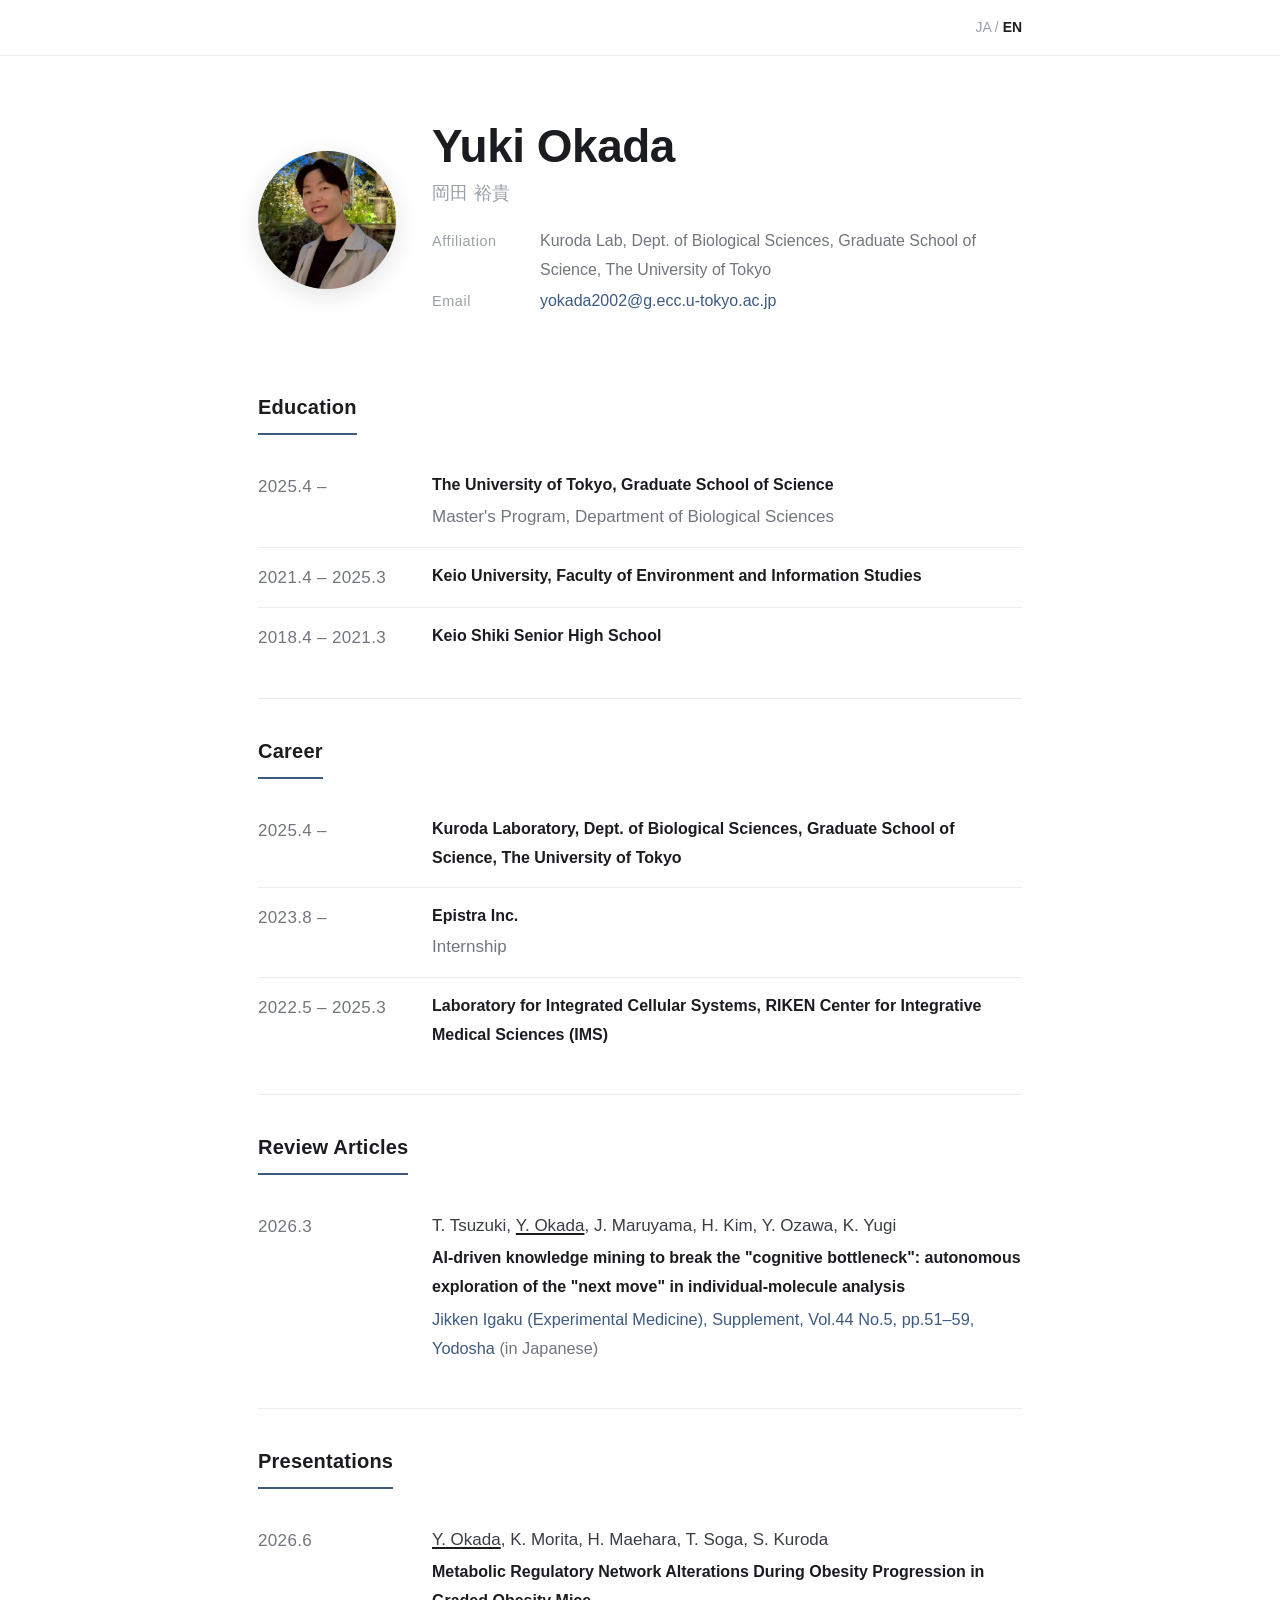
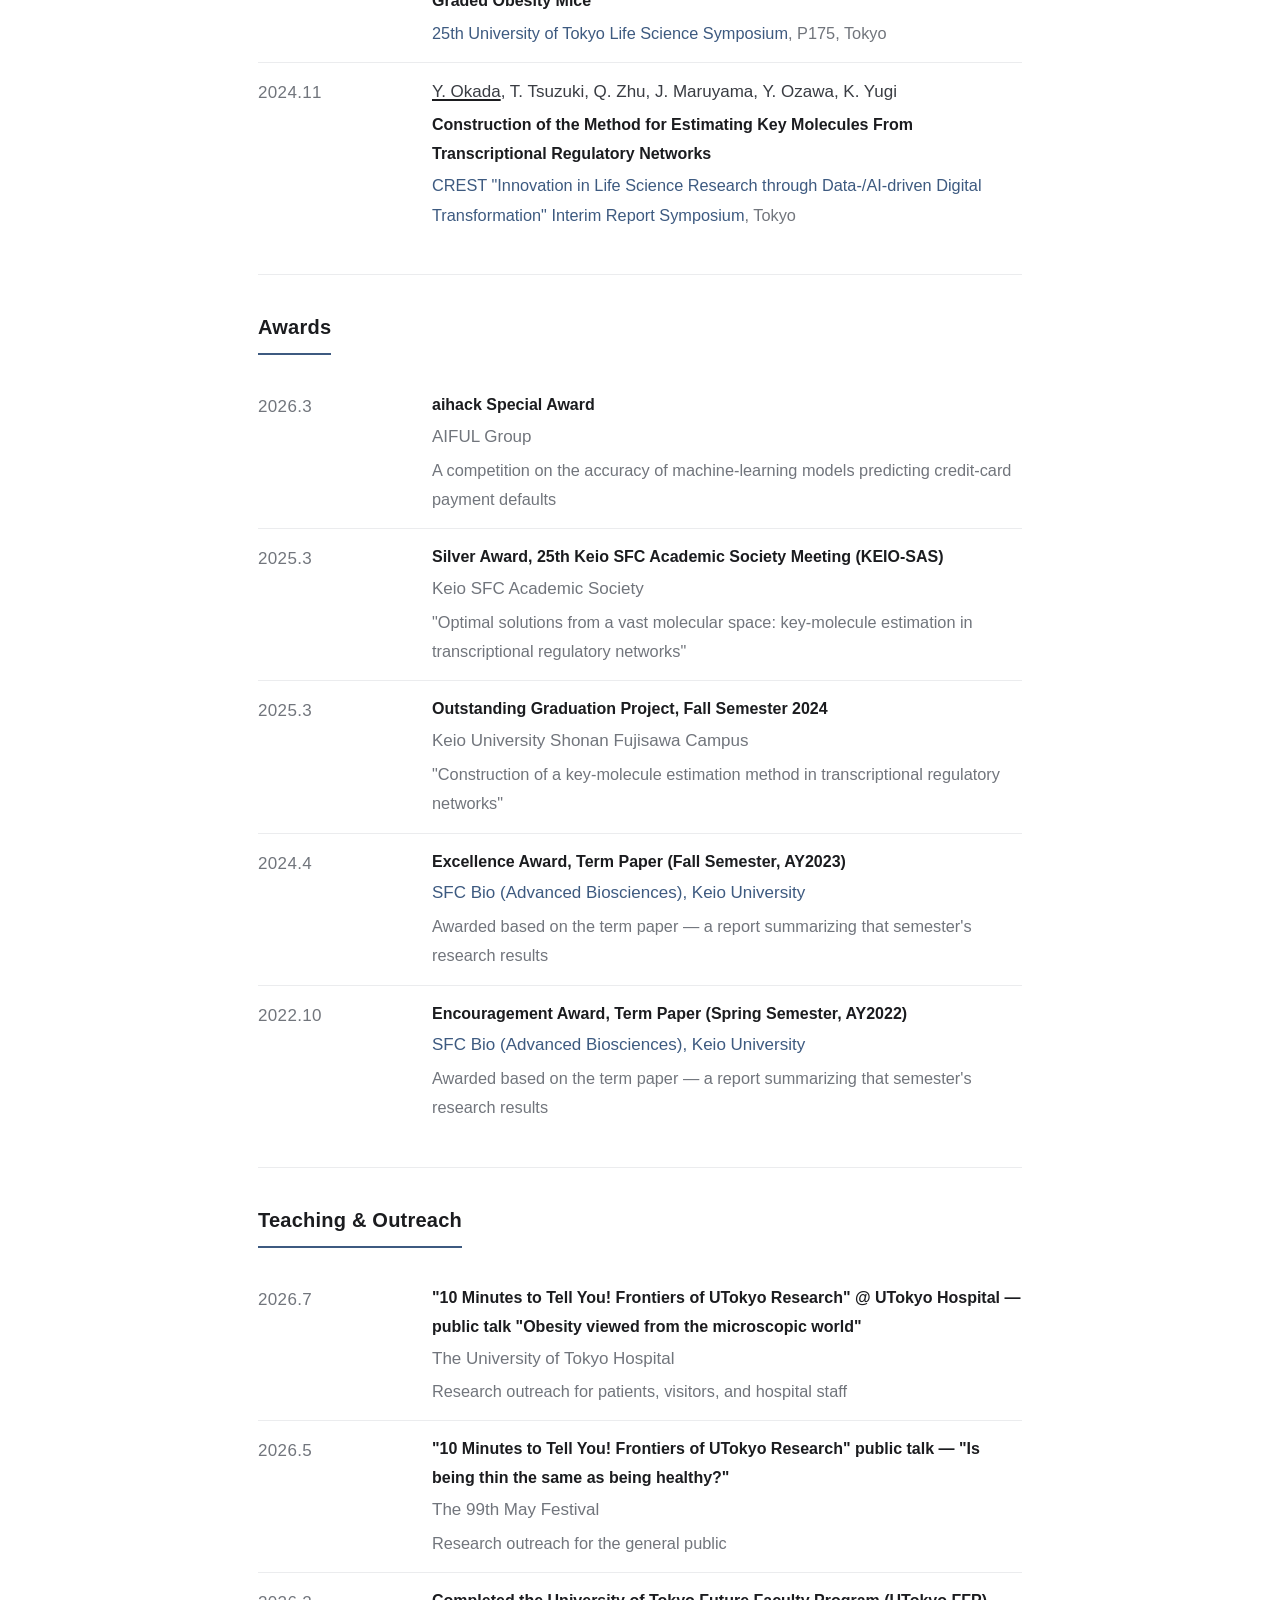
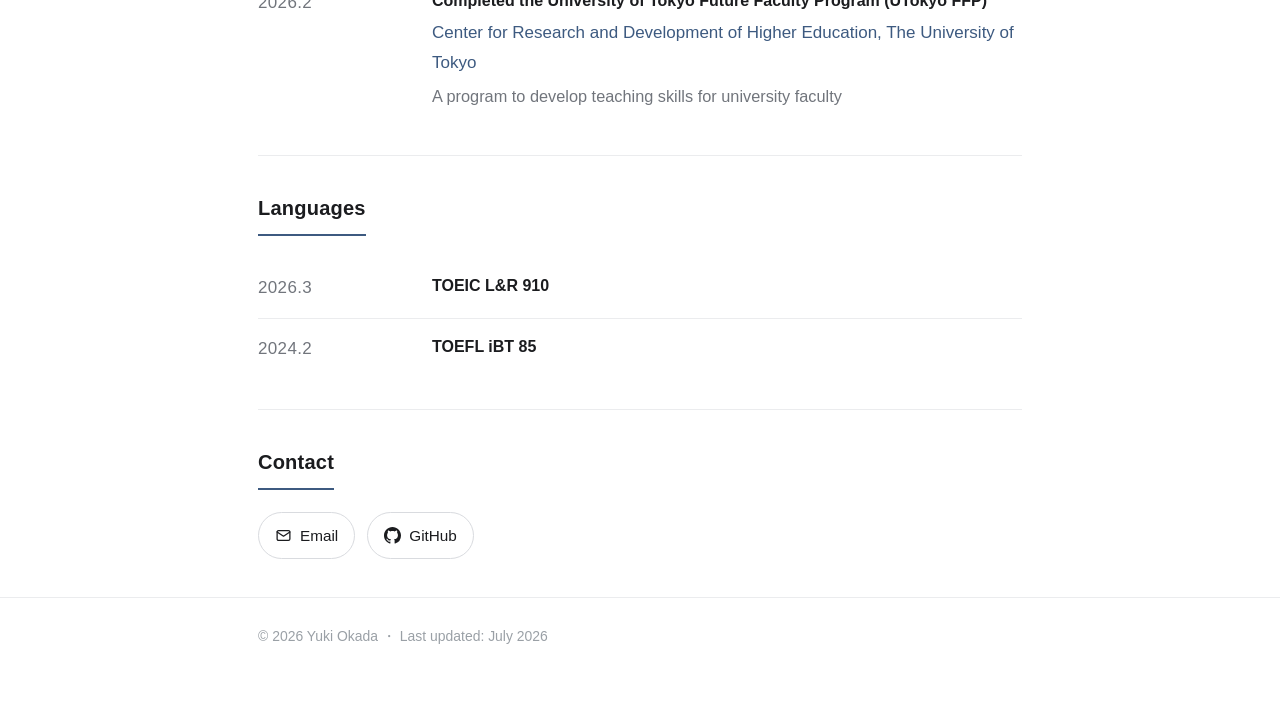
==== index_en.html @ a925f70b "東大病院「10分で伝えます！東大研究最前線」講演を教育・アウトリーチに追加 2026.7.28 に東大病院で行った講演「ミクロな世界から見る肥満」を日英両ページに追加。 五月祭版（2026.5）と同じ" ====
<!DOCTYPE html>
<html lang="en">
<head>
<meta charset="UTF-8">
<meta name="viewport" content="width=device-width, initial-scale=1.0">
<title>Yuki Okada</title>
<meta name="description" content="Curriculum vitae of Yuki Okada — master's student in systems biology at the Kuroda Lab, Graduate School of Science, The University of Tokyo. Metabolic regulatory networks, data-driven analysis, omics.">
<meta name="author" content="Yuki Okada">
<meta name="robots" content="index, follow">
<link rel="canonical" href="https://t5a57l.github.io/yuki-okada/index_en.html">
<link rel="alternate" hreflang="ja" href="https://t5a57l.github.io/yuki-okada/">
<link rel="alternate" hreflang="en" href="https://t5a57l.github.io/yuki-okada/index_en.html">
<link rel="alternate" hreflang="x-default" href="https://t5a57l.github.io/yuki-okada/">
<!-- Open Graph -->
<meta property="og:type" content="profile">
<meta property="og:site_name" content="Yuki Okada — Curriculum Vitae">
<meta property="og:title" content="Yuki Okada">
<meta property="og:description" content="Master's student in systems biology at the Kuroda Lab, The University of Tokyo. Metabolic regulatory networks and data-driven analysis.">
<meta property="og:url" content="https://t5a57l.github.io/yuki-okada/index_en.html">
<meta property="og:image" content="https://t5a57l.github.io/yuki-okada/profile.jpg">
<meta property="og:image:width" content="400">
<meta property="og:image:height" content="400">
<meta property="og:locale" content="en_US">
<meta property="og:locale:alternate" content="ja_JP">
<meta property="profile:first_name" content="Yuki">
<meta property="profile:last_name" content="Okada">
<!-- Twitter -->
<meta name="twitter:card" content="summary">
<meta name="twitter:title" content="Yuki Okada">
<meta name="twitter:description" content="Master's student in systems biology at the Kuroda Lab, The University of Tokyo.">
<meta name="twitter:image" content="https://t5a57l.github.io/yuki-okada/profile.jpg">
<script type="application/ld+json">
{
  "@context": "https://schema.org",
  "@type": "Person",
  "name": "Yuki Okada",
  "alternateName": "岡田 裕貴",
  "url": "https://t5a57l.github.io/yuki-okada/index_en.html",
  "image": "https://t5a57l.github.io/yuki-okada/profile.jpg",
  "email": "mailto:yokada2002@g.ecc.u-tokyo.ac.jp",
  "jobTitle": "Master's student",
  "affiliation": {
    "@type": "Organization",
    "name": "Kuroda Laboratory, Graduate School of Science, The University of Tokyo",
    "url": "https://kurodalab.bs.s.u-tokyo.ac.jp/en/top/"
  },
  "alumniOf": [
    { "@type": "CollegeOrUniversity", "name": "Keio University, Faculty of Environment and Information Studies" },
    { "@type": "CollegeOrUniversity", "name": "The University of Tokyo, Graduate School of Science" }
  ],
  "knowsAbout": ["Systems biology", "Metabolic regulatory networks", "Data-driven analysis", "Omics", "Obesity"],
  "sameAs": ["https://github.com/t5a57l"]
}
</script>
<link rel="stylesheet" href="style.css?v=3">
</head>
<body>

<nav class="nav">
  <div class="wrap">
    <span class="lang"><a href="./">JA</a> / <a class="active" href="index_en.html">EN</a></span>
  </div>
</nav>

<header class="hero" id="top">
  <div class="wrap hero-inner">
    <img class="avatar" src="profile.jpg" alt="Yuki Okada" onerror="this.style.visibility='hidden'">
    <div>
      <h1>Yuki Okada</h1>
      <p class="sub">岡田 裕貴</p>
      <ul class="contact">
        <li><span>Affiliation</span>Kuroda Lab, Dept. of Biological Sciences, Graduate School of Science, The University of Tokyo</li>
        <li><span>Email</span><a href="mailto:yokada2002@g.ecc.u-tokyo.ac.jp">yokada2002@g.ecc.u-tokyo.ac.jp</a></li>
      </ul>
    </div>
  </div>
</header>

<main class="wrap">

  <section id="education">
    <h2>Education</h2>
    <ul class="timeline">
      <li>
        <div class="when">2025.4 –</div>
        <div class="what">
          <div class="title"><a href="https://www.bs.s.u-tokyo.ac.jp/english/">The University of Tokyo, Graduate School of Science</a></div>
          <div class="org">Master's Program, Department of Biological Sciences</div>
        </div>
      </li>
      <li>
        <div class="when">2021.4 – 2025.3</div>
        <div class="what">
          <div class="title"><a href="https://www.sfc.keio.ac.jp/en/">Keio University, Faculty of Environment and Information Studies</a></div>
        </div>
      </li>
      <li>
        <div class="when">2018.4 – 2021.3</div>
        <div class="what">
          <div class="title"><a href="https://www.shiki.keio.ac.jp/">Keio Shiki Senior High School</a></div>
        </div>
      </li>
    </ul>
  </section>

  <section id="career">
    <h2>Career</h2>
    <ul class="timeline">
      <li>
        <div class="when">2025.4 –</div>
        <div class="what">
          <div class="title"><a href="https://kurodalab.bs.s.u-tokyo.ac.jp/en/top/">Kuroda Laboratory, Dept. of Biological Sciences, Graduate School of Science, The University of Tokyo</a></div>
        </div>
      </li>
      <li>
        <div class="when">2023.8 –</div>
        <div class="what">
          <div class="title"><a href="https://www.epistra.jp/en/">Epistra Inc.</a></div>
          <div class="org">Internship</div>
        </div>
      </li>
      <li>
        <div class="when">2022.5 – 2025.3</div>
        <div class="what">
          <div class="title"><a href="https://www.ims.riken.jp/labo/58/research_j.html">Laboratory for Integrated Cellular Systems, RIKEN Center for Integrative Medical Sciences (IMS)</a></div>
        </div>
      </li>
    </ul>
  </section>

  <section id="reviews">
    <h2>Review Articles</h2>
    <ul class="timeline">
      <li>
        <div class="when">2026.3</div>
        <div class="what">
          <div class="authors">T. Tsuzuki, <span class="me">Y. Okada</span>, J. Maruyama, H. Kim, Y. Ozawa, K. Yugi</div>
          <div class="title">AI-driven knowledge mining to break the "cognitive bottleneck": autonomous exploration of the "next move" in individual-molecule analysis</div>
          <div class="meta"><a href="https://www.yodosha.co.jp/yodobook/book/9784758104333/">Jikken Igaku (Experimental Medicine), Supplement, Vol.44 No.5, pp.51–59, Yodosha</a> (in Japanese)</div>
        </div>
      </li>
    </ul>
  </section>

  <section id="presentations">
    <h2>Presentations</h2>
    <ul class="timeline">
      <li>
        <div class="when">2026.6</div>
        <div class="what">
          <div class="authors"><span class="me">Y. Okada</span>, K. Morita, H. Maehara, T. Soga, S. Kuroda</div>
          <div class="title">Metabolic Regulatory Network Alterations During Obesity Progression in Graded Obesity Mice</div>
          <div class="meta"><a href="https://www.todaibio.info/">25th University of Tokyo Life Science Symposium</a>, P175, Tokyo</div>
        </div>
      </li>
      <li>
        <div class="when">2024.11</div>
        <div class="what">
          <div class="authors"><span class="me">Y. Okada</span>, T. Tsuzuki, Q. Zhu, J. Maruyama, Y. Ozawa, K. Yugi</div>
          <div class="title">Construction of the Method for Estimating Key Molecules From Transcriptional Regulatory Networks</div>
          <div class="meta"><a href="https://www.jst.go.jp/kisoken/aip/result/event/biodx2024/index.html">CREST "Innovation in Life Science Research through Data-/AI-driven Digital Transformation" Interim Report Symposium</a>, Tokyo</div>
        </div>
      </li>
    </ul>
  </section>

  <section id="awards">
    <h2>Awards</h2>
    <ul class="timeline">
      <li>
        <div class="when">2026.3</div>
        <div class="what">
          <div class="title"><a href="https://www.aiful.co.jp/group/en/news/20250319_0471.html">aihack</a> Special Award</div>
          <div class="org">AIFUL Group</div>
          <div class="meta">A competition on the accuracy of machine-learning models predicting credit-card payment defaults</div>
        </div>
      </li>
      <li>
        <div class="when">2025.3</div>
        <div class="what">
          <div class="title">Silver Award, <a href="https://gakkai.sfc.keio.ac.jp/keio-sas/25th-meeting/">25th Keio SFC Academic Society Meeting (KEIO-SAS)</a></div>
          <div class="org">Keio SFC Academic Society</div>
          <div class="meta">"Optimal solutions from a vast molecular space: key-molecule estimation in transcriptional regulatory networks"</div>
        </div>
      </li>
      <li>
        <div class="when">2025.3</div>
        <div class="what">
          <div class="title"><a href="https://www.sfc.keio.ac.jp/sfcsl/doc/sotsupuro.pdf">Outstanding Graduation Project, Fall Semester 2024</a></div>
          <div class="org">Keio University Shonan Fujisawa Campus</div>
          <div class="meta">"Construction of a key-molecule estimation method in transcriptional regulatory networks"</div>
        </div>
      </li>
      <li>
        <div class="when">2024.4</div>
        <div class="what">
          <div class="title">Excellence Award, Term Paper (Fall Semester, AY2023)</div>
          <div class="org"><a href="https://bio.sfc.keio.ac.jp/">SFC Bio (Advanced Biosciences), Keio University</a></div>
          <div class="meta">Awarded based on the term paper — a report summarizing that semester's research results</div>
        </div>
      </li>
      <li>
        <div class="when">2022.10</div>
        <div class="what">
          <div class="title">Encouragement Award, Term Paper (Spring Semester, AY2022)</div>
          <div class="org"><a href="https://bio.sfc.keio.ac.jp/">SFC Bio (Advanced Biosciences), Keio University</a></div>
          <div class="meta">Awarded based on the term paper — a report summarizing that semester's research results</div>
        </div>
      </li>
    </ul>
  </section>

  <section id="outreach">
    <h2>Teaching &amp; Outreach</h2>
    <ul class="timeline">
      <li>
        <div class="when">2026.7</div>
        <div class="what">
          <div class="title">"10 Minutes to Tell You! Frontiers of UTokyo Research" @ UTokyo Hospital — public talk "Obesity viewed from the microscopic world"</div>
          <div class="org">The University of Tokyo Hospital</div>
          <div class="meta">Research outreach for patients, visitors, and hospital staff</div>
        </div>
      </li>
      <li>
        <div class="when">2026.5</div>
        <div class="what">
          <div class="title"><a href="https://ut-10min.github.io/">"10 Minutes to Tell You! Frontiers of UTokyo Research"</a> public talk — "Is being thin the same as being healthy?"</div>
          <div class="org">The 99th May Festival</div>
          <div class="meta">Research outreach for the general public</div>
        </div>
      </li>
      <li>
        <div class="when">2026.2</div>
        <div class="what">
          <div class="title">Completed the <a href="https://utokyofd.com/en/ffp/about/">University of Tokyo Future Faculty Program (UTokyo FFP)</a></div>
          <div class="org"><a href="https://www.he.u-tokyo.ac.jp/">Center for Research and Development of Higher Education, The University of Tokyo</a></div>
          <div class="meta">A program to develop teaching skills for university faculty</div>
        </div>
      </li>
    </ul>
  </section>

  <section id="skills">
    <h2>Languages</h2>
    <ul class="timeline">
      <li>
        <div class="when">2026.3</div>
        <div class="what">
          <div class="title">TOEIC L&amp;R 910</div>
        </div>
      </li>
      <li>
        <div class="when">2024.2</div>
        <div class="what">
          <div class="title">TOEFL iBT 85</div>
        </div>
      </li>
    </ul>
  </section>

  <section id="contact">
    <h2>Contact</h2>
    <div class="links">
      <a href="mailto:yokada2002@g.ecc.u-tokyo.ac.jp"><svg viewBox="0 0 24 24" fill="none" stroke="currentColor" stroke-width="1.8" stroke-linecap="round" stroke-linejoin="round" aria-hidden="true"><rect x="3" y="5" width="18" height="14" rx="2"/><path d="m3 7 9 6 9-6"/></svg>Email</a>
      <a href="https://github.com/t5a57l"><svg viewBox="0 0 16 16" fill="currentColor" aria-hidden="true"><path d="M8 0C3.58 0 0 3.58 0 8c0 3.54 2.29 6.53 5.47 7.59.4.07.55-.17.55-.38 0-.19-.01-.82-.01-1.49-2.01.37-2.53-.49-2.69-.94-.09-.23-.48-.94-.82-1.13-.28-.15-.68-.52-.01-.53.63-.01 1.08.58 1.23.82.72 1.21 1.87.87 2.33.66.07-.52.28-.87.51-1.07-1.78-.2-3.64-.89-3.64-3.95 0-.87.31-1.59.82-2.15-.08-.2-.36-1.02.08-2.12 0 0 .67-.21 2.2.82.64-.18 1.32-.27 2-.27.68 0 1.36.09 2 .27 1.53-1.04 2.2-.82 2.2-.82.44 1.1.16 1.92.08 2.12.51.56.82 1.27.82 2.15 0 3.07-1.87 3.75-3.65 3.95.29.25.54.73.54 1.48 0 1.07-.01 1.93-.01 2.2 0 .21.15.46.55.38A8.01 8.01 0 0 0 16 8c0-4.42-3.58-8-8-8z"/></svg>GitHub</a>
    </div>
  </section>

</main>

<footer>
  <div class="wrap">© 2026 Yuki Okada ・ Last updated: July 2026</div>
</footer>

</body>
</html>
---- style.css ----
:root {
  --ink: #1b1c1f;
  --muted: #71757c;
  --faint: #9aa0a6;
  --line: #ebecee;
  --line-strong: #d9dbdf;
  --accent: #3d5a80;
  --accent-soft: #eef2f7;
  --bg: #ffffff;
  --max: 820px;
  --nav-h: 56px;
}

* { box-sizing: border-box; }

html {
  -webkit-text-size-adjust: 100%;
  scroll-behavior: smooth;
  font-size: 17px;
}

body {
  margin: 0;
  font-family: ui-sans-serif, -apple-system, BlinkMacSystemFont, "Hiragino Kaku Gothic ProN",
    "Hiragino Sans", "Yu Gothic", Meiryo, "Segoe UI", Roboto, sans-serif;
  color: var(--ink);
  background: var(--bg);
  line-height: 1.8;
  font-size: 16px;
  font-feature-settings: "palt" 1;
  -webkit-font-smoothing: antialiased;
}

a { color: var(--accent); text-decoration: none; }
a:hover { text-decoration: underline; text-underline-offset: 2px; }

.wrap { max-width: var(--max); margin: 0 auto; padding: 0 28px; }

/* ---------- Nav ---------- */
.nav {
  position: sticky;
  top: 0;
  z-index: 20;
  height: var(--nav-h);
  background: rgba(255, 255, 255, 0.82);
  backdrop-filter: saturate(180%) blur(12px);
  -webkit-backdrop-filter: saturate(180%) blur(12px);
  border-bottom: 1px solid var(--line);
}
.nav .wrap {
  height: 100%;
  display: flex;
  align-items: center;
  justify-content: flex-end;
  gap: 16px;
}
.nav-title {
  font-weight: 700;
  font-size: 1.02rem;
  letter-spacing: .01em;
  color: var(--ink);
  white-space: nowrap;
}
.nav-title:hover { text-decoration: none; }
.nav-right { display: flex; align-items: center; gap: 20px; min-width: 0; }
.nav-links {
  display: flex;
  gap: 18px;
  overflow-x: auto;
  scrollbar-width: none;
}
.nav-links::-webkit-scrollbar { display: none; }
.nav-links a {
  color: var(--muted);
  font-size: .86rem;
  white-space: nowrap;
  padding: 2px 0;
  border-bottom: 1.5px solid transparent;
  transition: color .15s, border-color .15s;
}
.nav-links a:hover { color: var(--ink); text-decoration: none; border-color: var(--accent); }
.lang {
  font-size: .82rem;
  color: var(--faint);
  white-space: nowrap;
  flex: 0 0 auto;
}
.lang a { color: var(--faint); }
.lang a.active { color: var(--ink); font-weight: 600; }

/* ---------- Hero ---------- */
header.hero { padding: 64px 0 36px; }
.hero-inner { display: flex; gap: 36px; align-items: center; }
.avatar {
  width: 138px;
  height: 138px;
  border-radius: 50%;
  object-fit: cover;
  background: var(--accent-soft);
  flex: 0 0 auto;
  box-shadow: 0 6px 24px rgba(27, 28, 31, 0.12);
}
.hero h1 {
  margin: 0;
  font-size: clamp(2rem, 5vw, 2.7rem);
  font-weight: 700;
  letter-spacing: -0.01em;
  line-height: 1.15;
}
.hero .sub { color: var(--faint); margin: 4px 0 18px; font-size: 1.05rem; letter-spacing: .02em; }
.contact { list-style: none; padding: 0; margin: 0; font-size: .94rem; }
.contact li { margin: 3px 0; color: var(--muted); display: flex; gap: 12px; }
.contact li span { color: var(--faint); flex: 0 0 96px; font-size: .85rem; letter-spacing: .04em; padding-top: 1px; }

.lead {
  margin: 6px 0 0;
  font-size: 1.02rem;
  color: #34373d;
  line-height: 1.95;
}
.lead + .lead { margin-top: 1.1em; }

/* ---------- Sections ---------- */
main { padding-bottom: 8px; }
section { padding: 30px 0; scroll-margin-top: calc(var(--nav-h) + 12px); }
section + section { border-top: 1px solid var(--line); }

h2 {
  display: inline-block;
  font-size: 1.18rem;
  font-weight: 700;
  letter-spacing: .01em;
  margin: 4px 0 22px;
  padding-bottom: 8px;
  border-bottom: 2px solid var(--accent);
}

/* timeline */
.timeline { list-style: none; padding: 0; margin: 0; }
.timeline li {
  display: flex;
  gap: 24px;
  padding: 14px 0;
}
.timeline li + li { border-top: 1px solid var(--line); }
.timeline .when {
  flex: 0 0 150px;
  color: var(--muted);
  font-size: 1rem;
  font-variant-numeric: tabular-nums;
  letter-spacing: .02em;
  padding-top: 1px;
}
.timeline .what .title { font-weight: 600; }
.timeline .what .title a { color: var(--ink); }
.timeline .what .title a:hover { color: var(--accent); }
.timeline .what .org { color: var(--muted); font-size: 1rem; margin-top: 2px; }
.timeline .what .authors { font-size: 1rem; color: #3a3d43; margin-bottom: 3px; }
.timeline .what .meta { color: var(--muted); font-size: .96rem; margin-top: 3px; }
.authors .me { font-weight: 500; text-decoration: underline; text-underline-offset: 2px; text-decoration-thickness: 2px; text-decoration-color: var(--ink); }

/* contact / links */
.links { display: flex; flex-wrap: wrap; gap: 12px; }
.links a {
  display: inline-flex;
  align-items: center;
  gap: 8px;
  padding: 9px 16px;
  border: 1px solid var(--line-strong);
  border-radius: 999px;
  color: var(--ink);
  font-size: .9rem;
  transition: border-color .15s, background .15s;
}
.links a:hover { text-decoration: none; border-color: var(--accent); background: var(--accent-soft); }
.links a svg { width: 17px; height: 17px; flex: 0 0 auto; }

footer {
  margin-top: 8px;
  border-top: 1px solid var(--line);
  padding: 26px 0 56px;
  color: var(--faint);
  font-size: .82rem;
}

@media (max-width: 640px) {
  .hero-inner { flex-direction: column; text-align: center; gap: 22px; }
  .contact { display: inline-block; text-align: left; }
  .nav-links { display: none; }
  .timeline li { flex-direction: column; gap: 3px; }
  .timeline .when { flex-basis: auto; }
  .contact li span { flex-basis: 84px; }
}
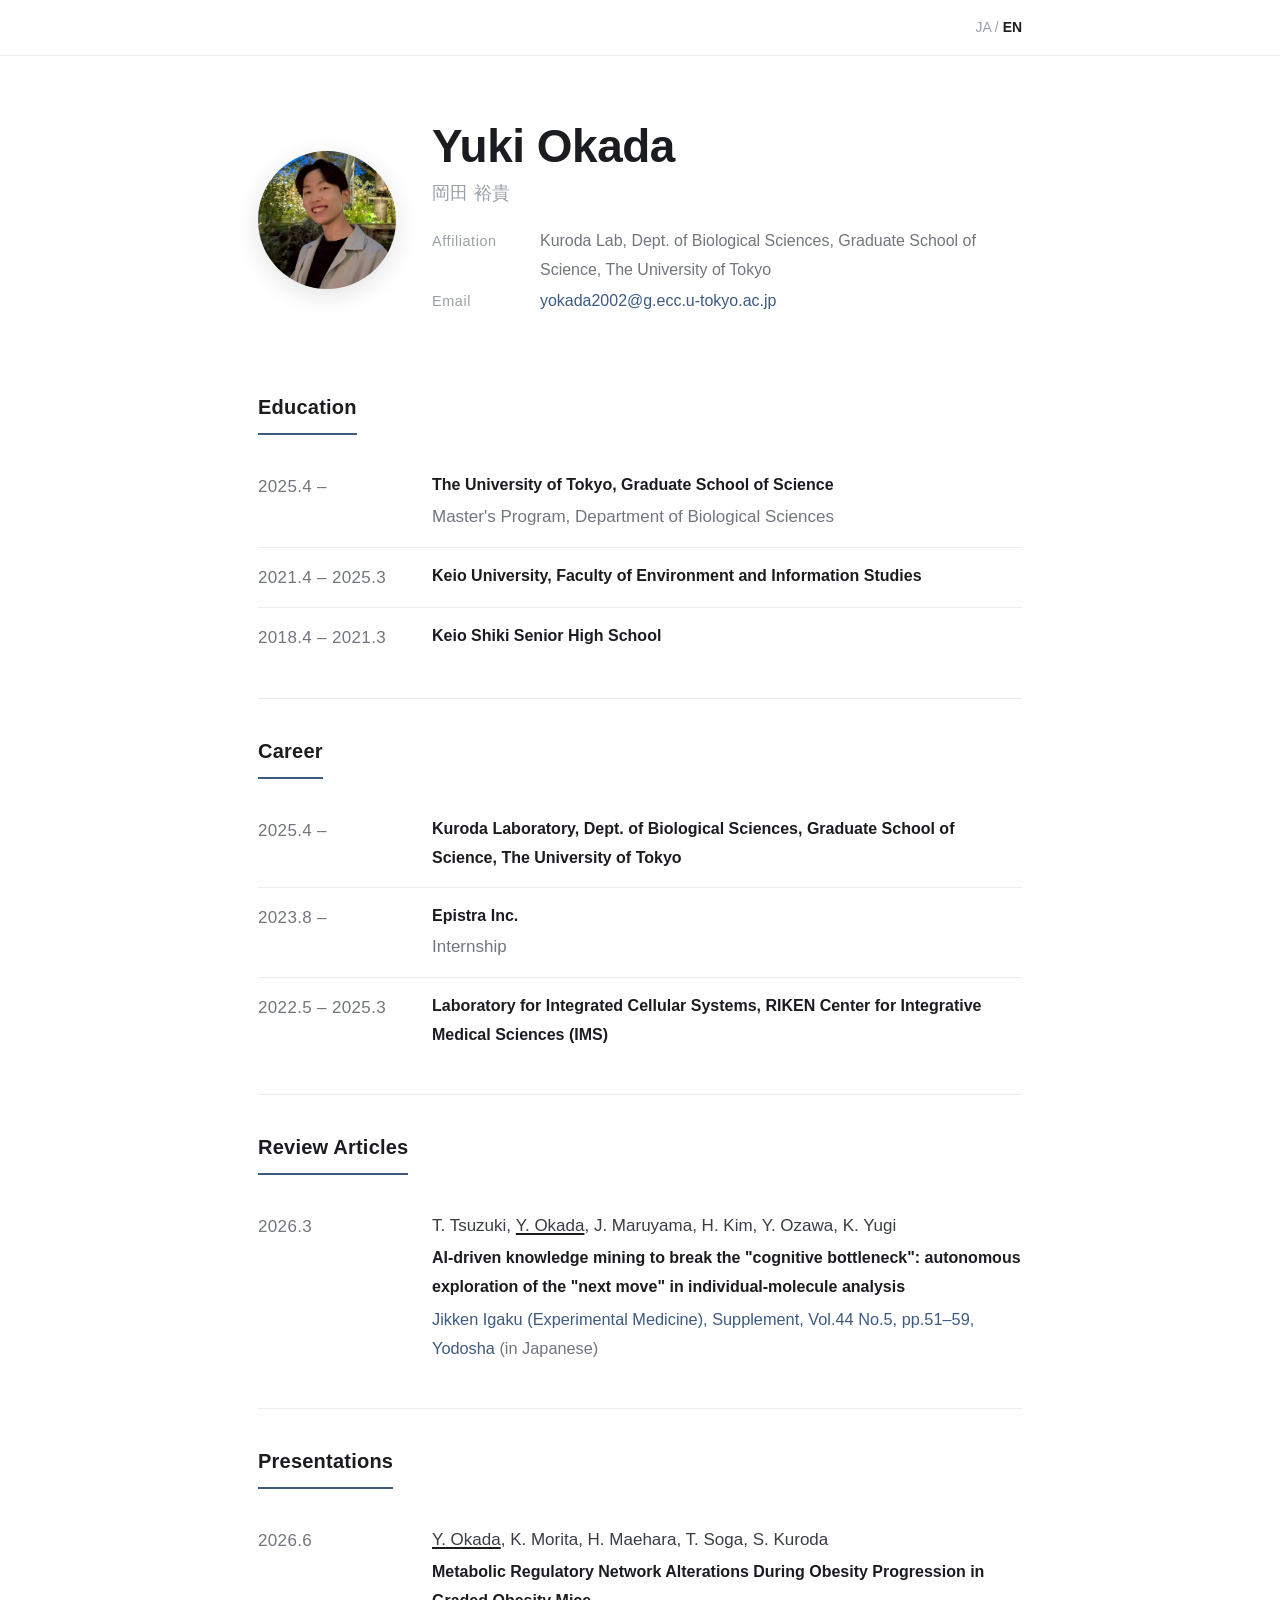
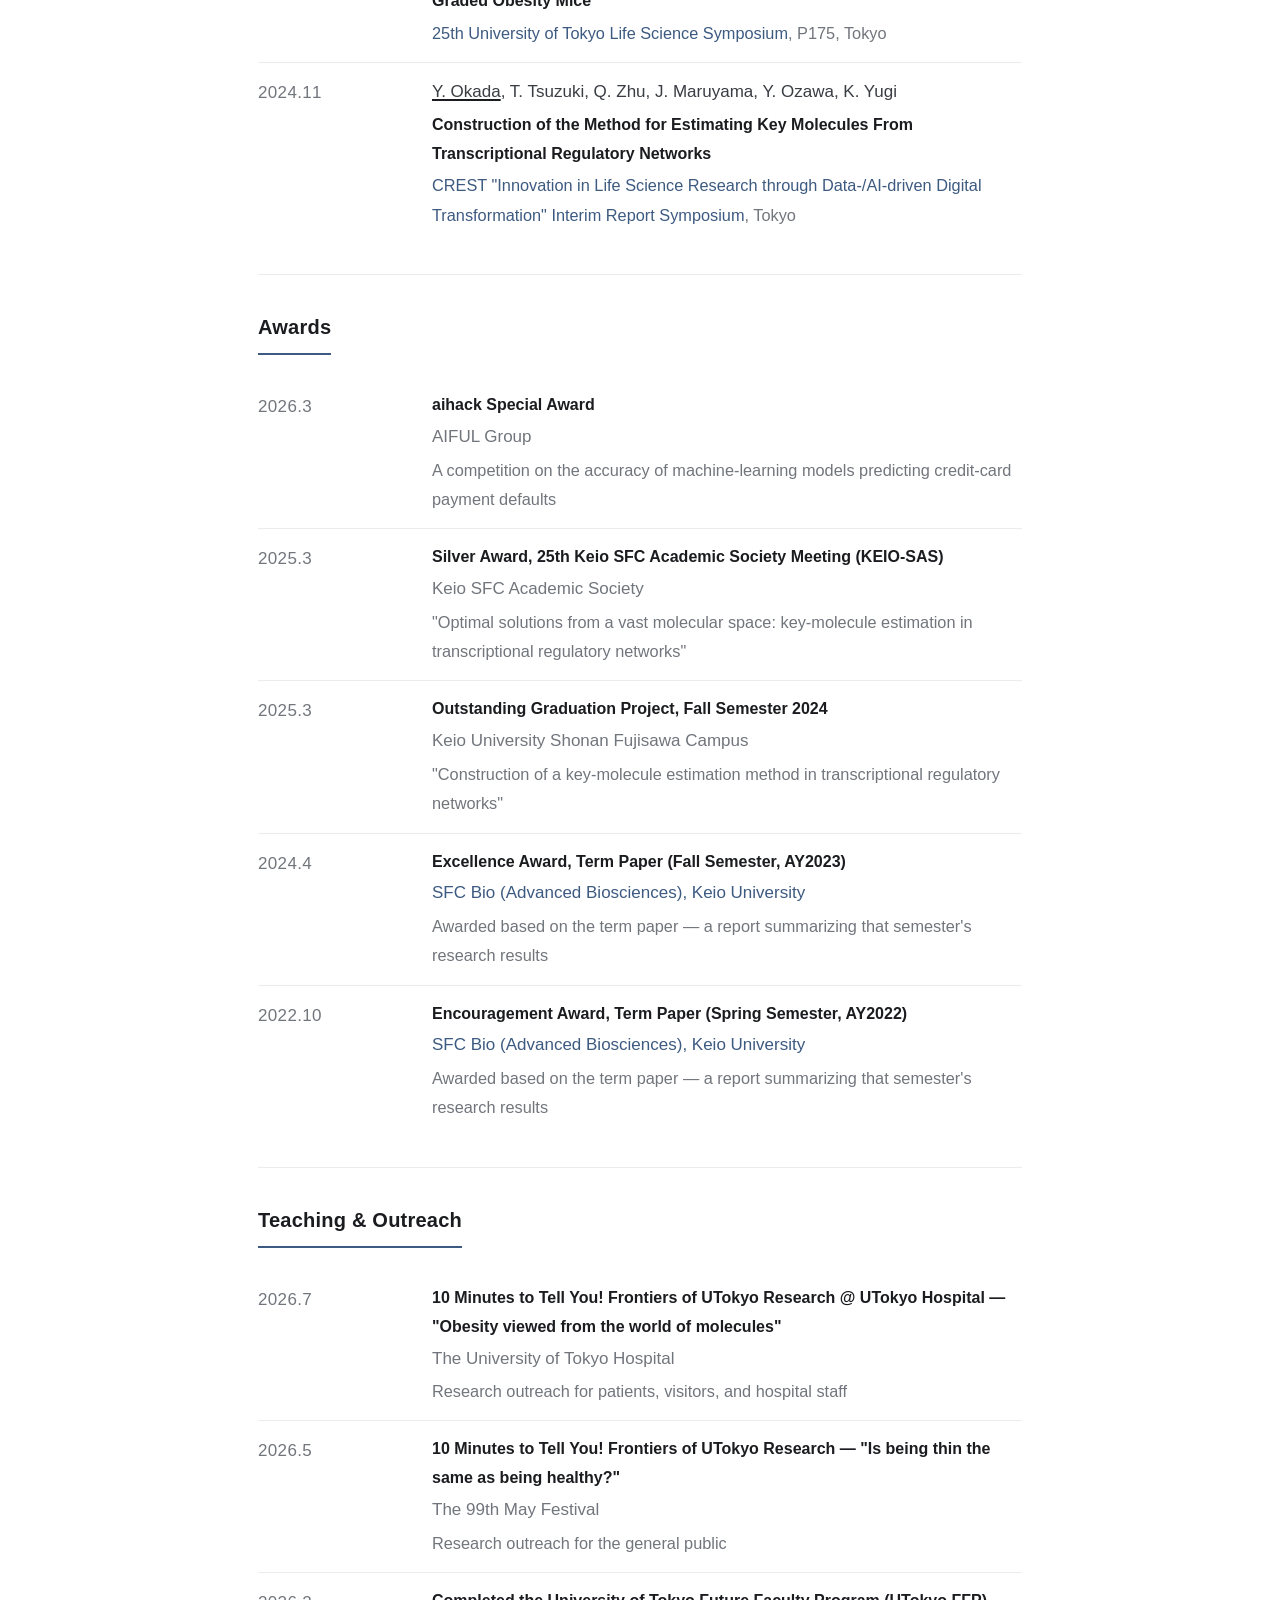
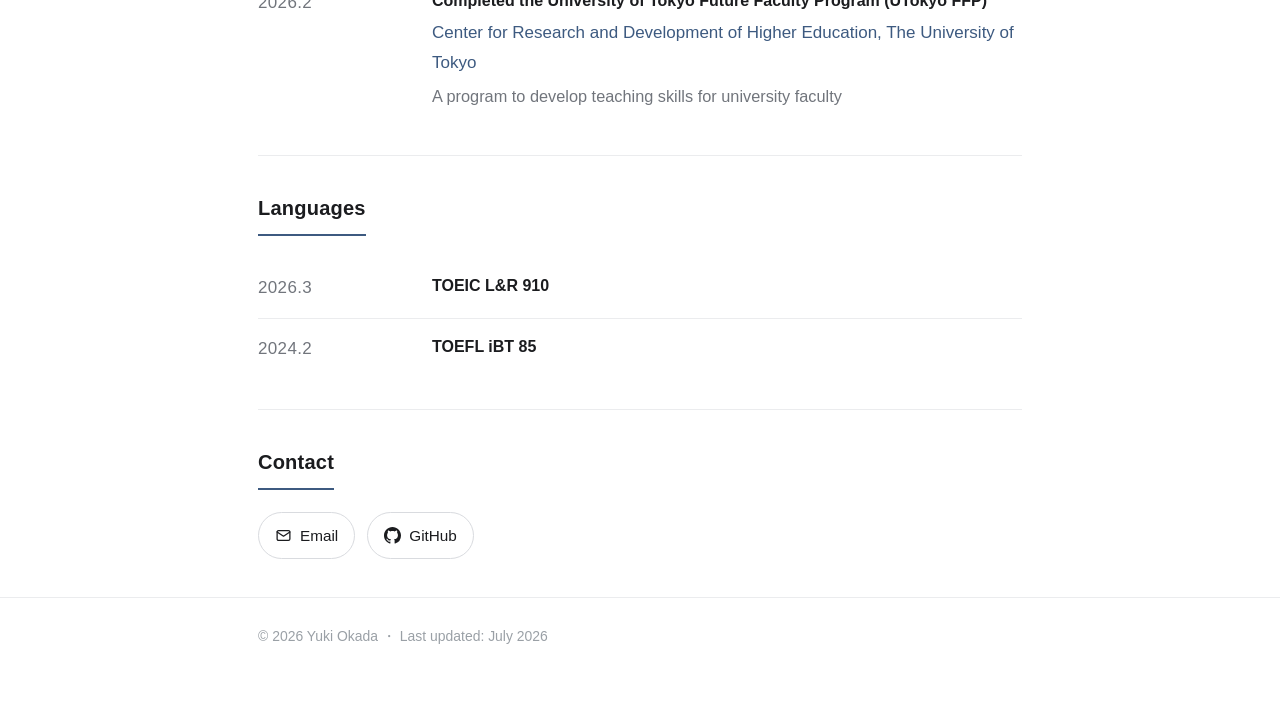
==== commit 2eb2c49d: "英語版アウトリーチの表記修正: public talk削除・引用符は演題のみ・ミクロを分子レベルの訳に - 冗長な "public talk" を2件とも削除 - 引用符は演題だけに付け、企画名からは" ====
--- a/index_en.html
+++ b/index_en.html
@@ -216,7 +216,7 @@
       <li>
         <div class="when">2026.7</div>
         <div class="what">
-          <div class="title">"10 Minutes to Tell You! Frontiers of UTokyo Research" @ UTokyo Hospital — public talk "Obesity viewed from the microscopic world"</div>
+          <div class="title">10 Minutes to Tell You! Frontiers of UTokyo Research @ UTokyo Hospital — "Obesity viewed from the world of molecules"</div>
           <div class="org">The University of Tokyo Hospital</div>
           <div class="meta">Research outreach for patients, visitors, and hospital staff</div>
         </div>
@@ -224,7 +224,7 @@
       <li>
         <div class="when">2026.5</div>
         <div class="what">
-          <div class="title"><a href="https://ut-10min.github.io/">"10 Minutes to Tell You! Frontiers of UTokyo Research"</a> public talk — "Is being thin the same as being healthy?"</div>
+          <div class="title"><a href="https://ut-10min.github.io/">10 Minutes to Tell You! Frontiers of UTokyo Research</a> — "Is being thin the same as being healthy?"</div>
           <div class="org">The 99th May Festival</div>
           <div class="meta">Research outreach for the general public</div>
         </div>
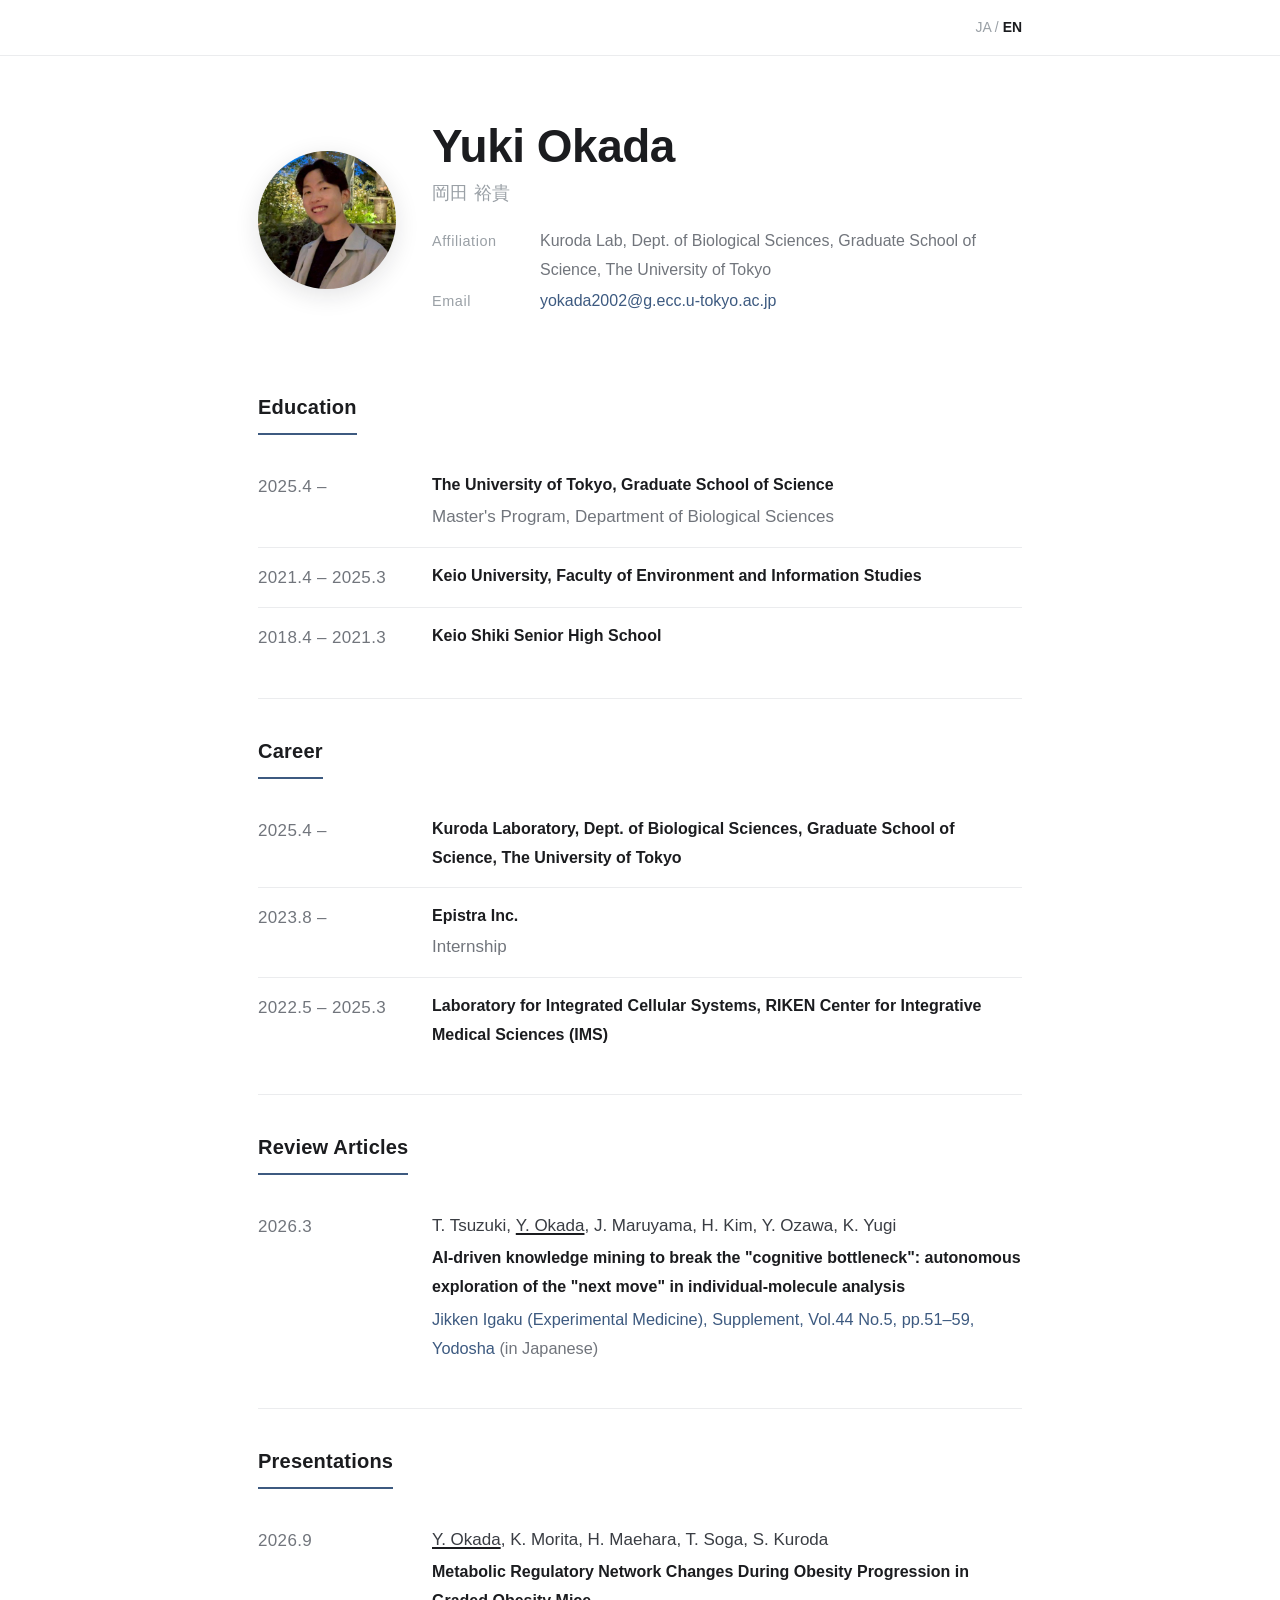
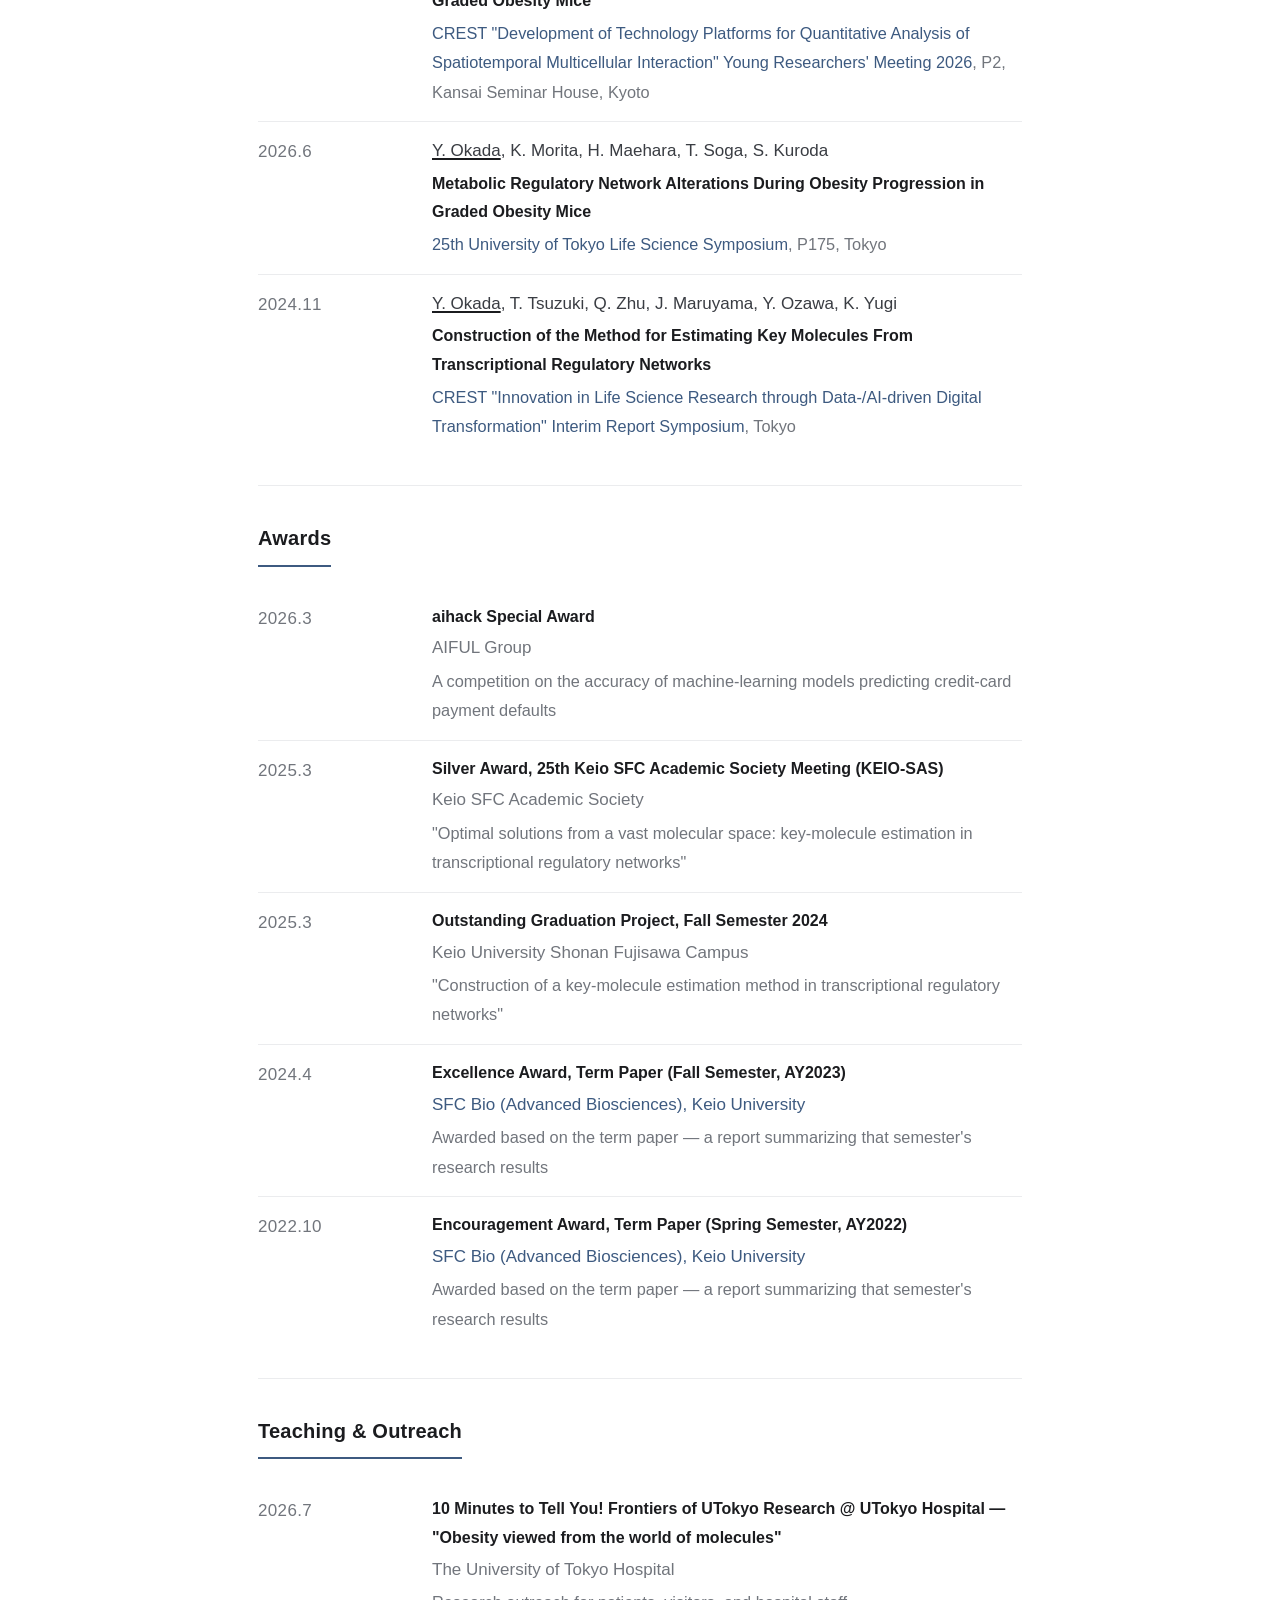
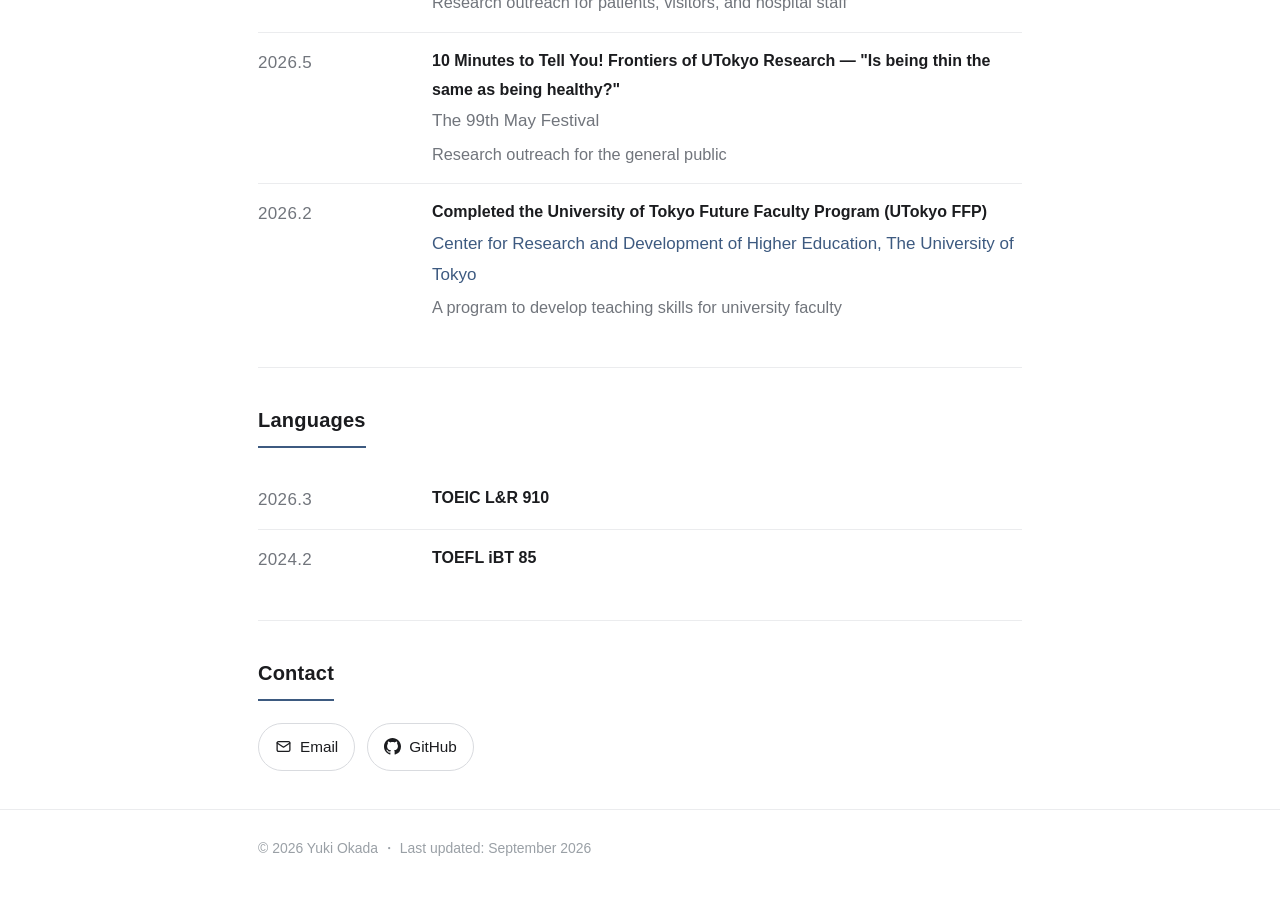
==== commit d0aef485: "CREST「多細胞」若手の会2026のポスター発表を学会発表に追加、フッター更新 Co-Authored-By: Claude Fable 5.1 <noreply@anthropic.com>" ====
--- a/index_en.html
+++ b/index_en.html
@@ -146,6 +146,14 @@
     <h2>Presentations</h2>
     <ul class="timeline">
       <li>
+        <div class="when">2026.9</div>
+        <div class="what">
+          <div class="authors"><span class="me">Y. Okada</span>, K. Morita, H. Maehara, T. Soga, S. Kuroda</div>
+          <div class="title">Metabolic Regulatory Network Changes During Obesity Progression in Graded Obesity Mice</div>
+          <div class="meta"><a href="https://www.jst.go.jp/kisoken/crest/en/research_area/ongoing/area2019-1.html">CREST "Development of Technology Platforms for Quantitative Analysis of Spatiotemporal Multicellular Interaction" Young Researchers' Meeting 2026</a>, P2, Kansai Seminar House, Kyoto</div>
+        </div>
+      </li>
+      <li>
         <div class="when">2026.6</div>
         <div class="what">
           <div class="authors"><span class="me">Y. Okada</span>, K. Morita, H. Maehara, T. Soga, S. Kuroda</div>
@@ -170,7 +178,7 @@
       <li>
         <div class="when">2026.3</div>
         <div class="what">
-          <div class="title"><a href="https://www.aiful.co.jp/group/en/news/20250319_0471.html">aihack</a> Special Award</div>
+          <div class="title"><a href="https://www.muninova.co.jp/en/news/20260323_0554.html">aihack</a> Special Award</div>
           <div class="org">AIFUL Group</div>
           <div class="meta">A competition on the accuracy of machine-learning models predicting credit-card payment defaults</div>
         </div>
@@ -269,7 +277,7 @@
 </main>
 
 <footer>
-  <div class="wrap">© 2026 Yuki Okada ・ Last updated: July 2026</div>
+  <div class="wrap">© 2026 Yuki Okada ・ Last updated: September 2026</div>
 </footer>
 
 </body>
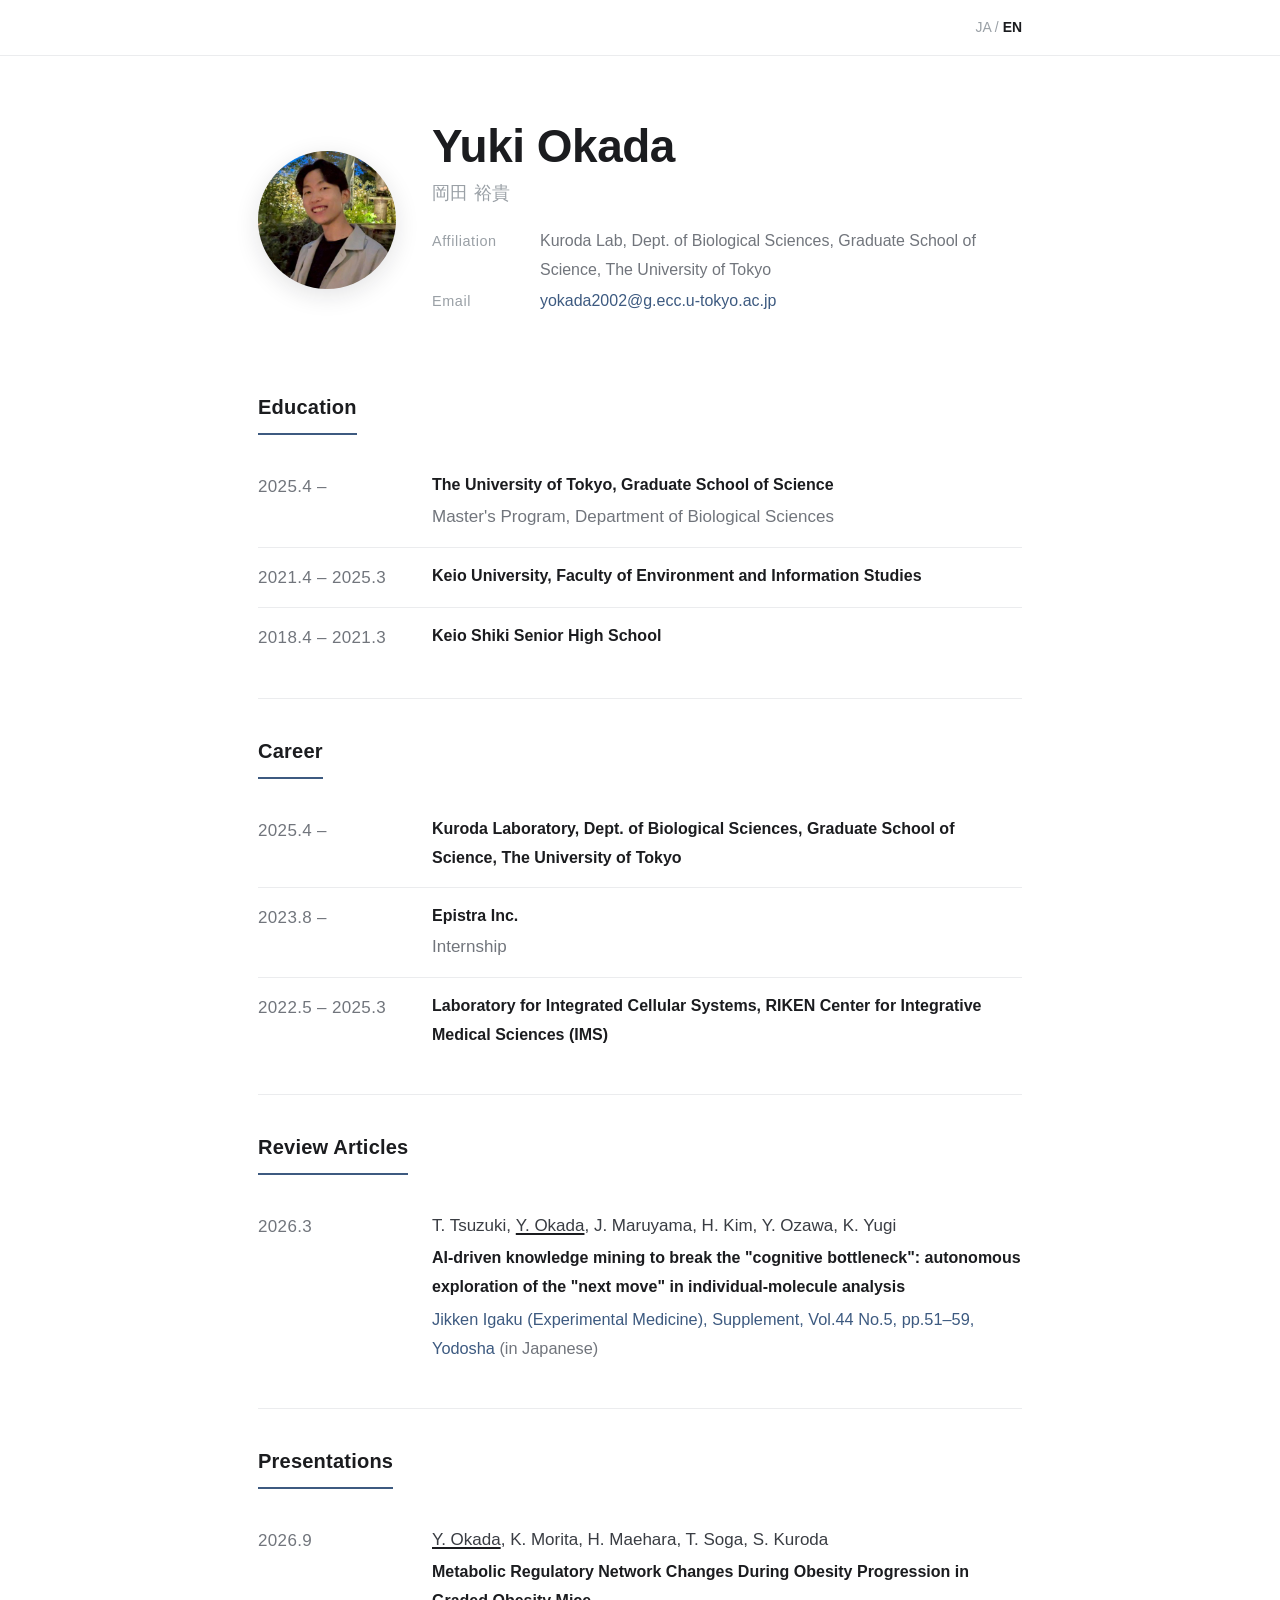
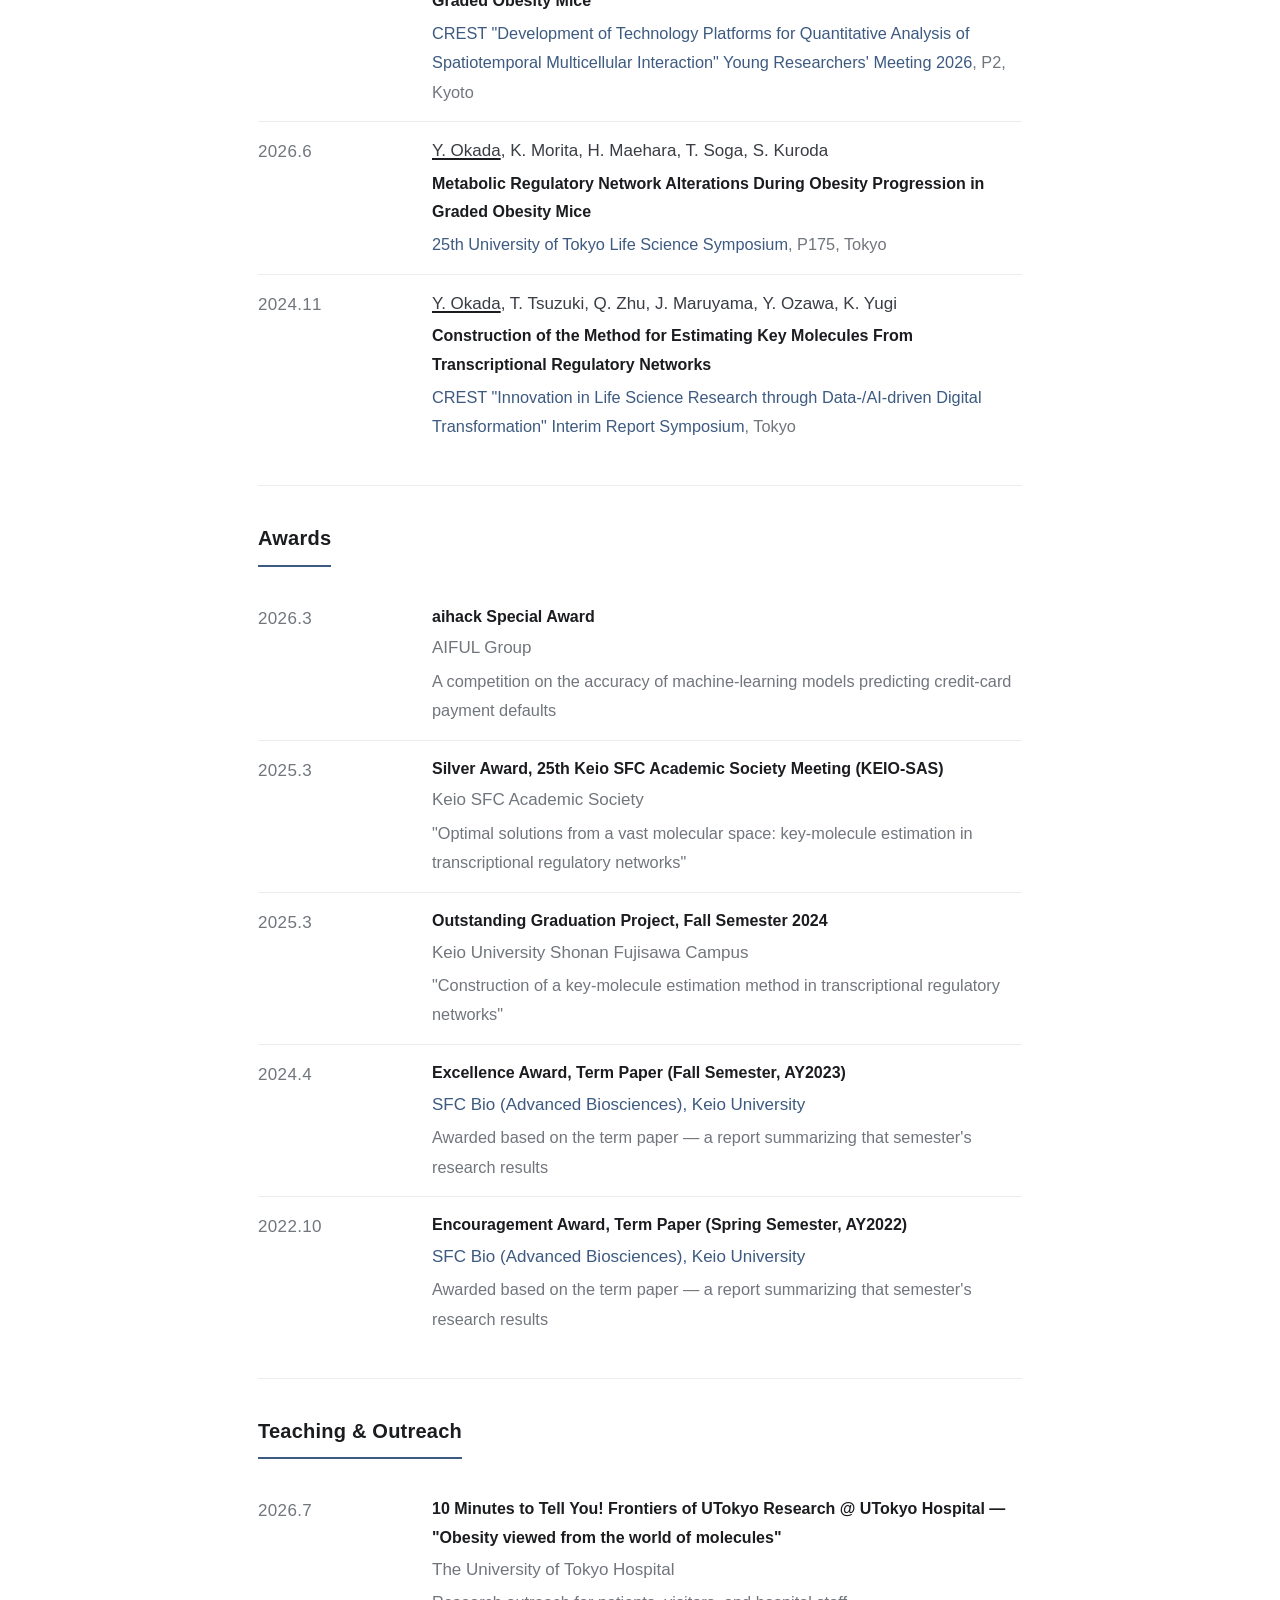
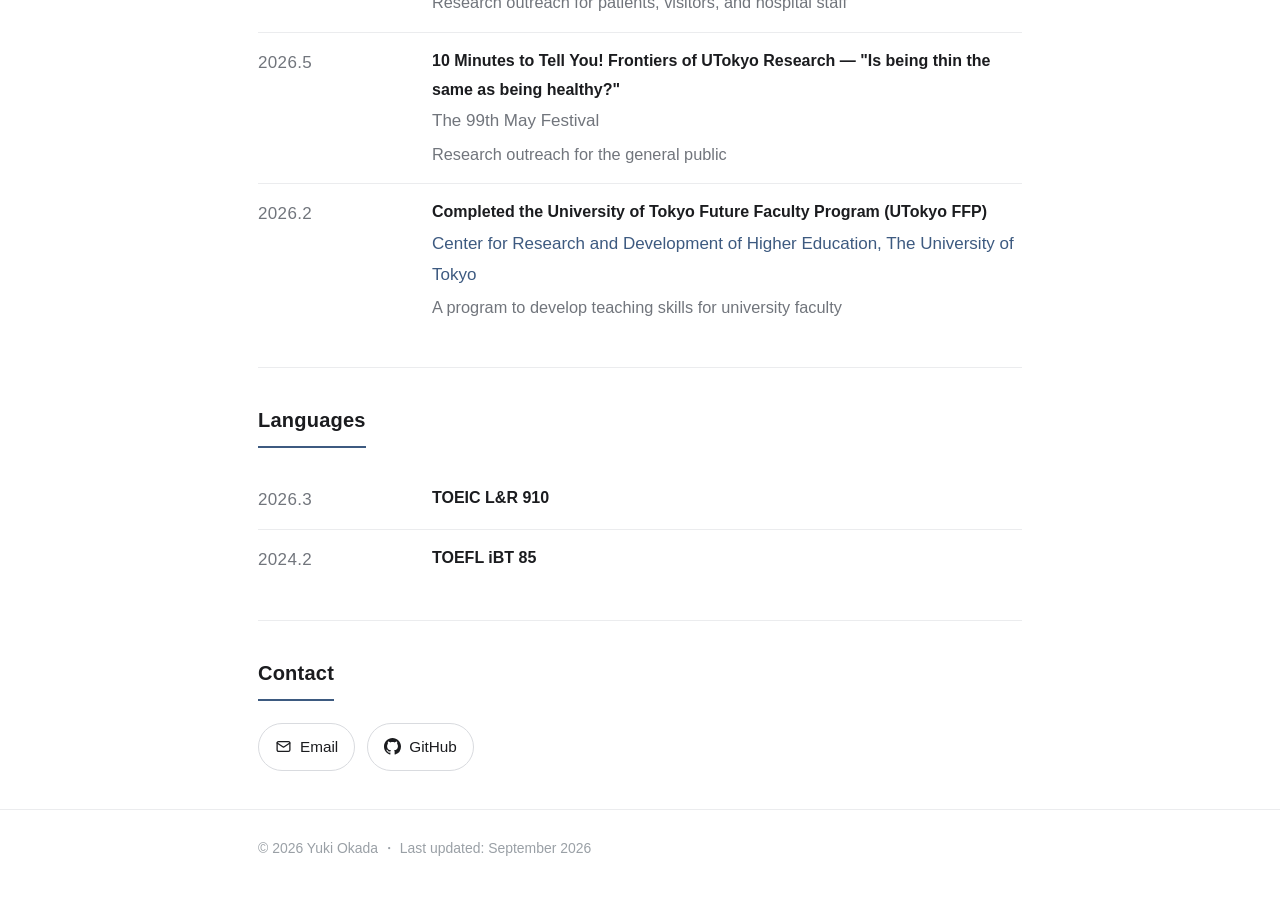
==== commit 8d2933db: "CREST若手の会の開催地表記を京都のみに修正 Co-Authored-By: Claude Fable 5.1 <noreply@anthropic.com>" ====
--- a/index_en.html
+++ b/index_en.html
@@ -150,7 +150,7 @@
         <div class="what">
           <div class="authors"><span class="me">Y. Okada</span>, K. Morita, H. Maehara, T. Soga, S. Kuroda</div>
           <div class="title">Metabolic Regulatory Network Changes During Obesity Progression in Graded Obesity Mice</div>
-          <div class="meta"><a href="https://www.jst.go.jp/kisoken/crest/en/research_area/ongoing/area2019-1.html">CREST "Development of Technology Platforms for Quantitative Analysis of Spatiotemporal Multicellular Interaction" Young Researchers' Meeting 2026</a>, P2, Kansai Seminar House, Kyoto</div>
+          <div class="meta"><a href="https://www.jst.go.jp/kisoken/crest/en/research_area/ongoing/area2019-1.html">CREST "Development of Technology Platforms for Quantitative Analysis of Spatiotemporal Multicellular Interaction" Young Researchers' Meeting 2026</a>, P2, Kyoto</div>
         </div>
       </li>
       <li>
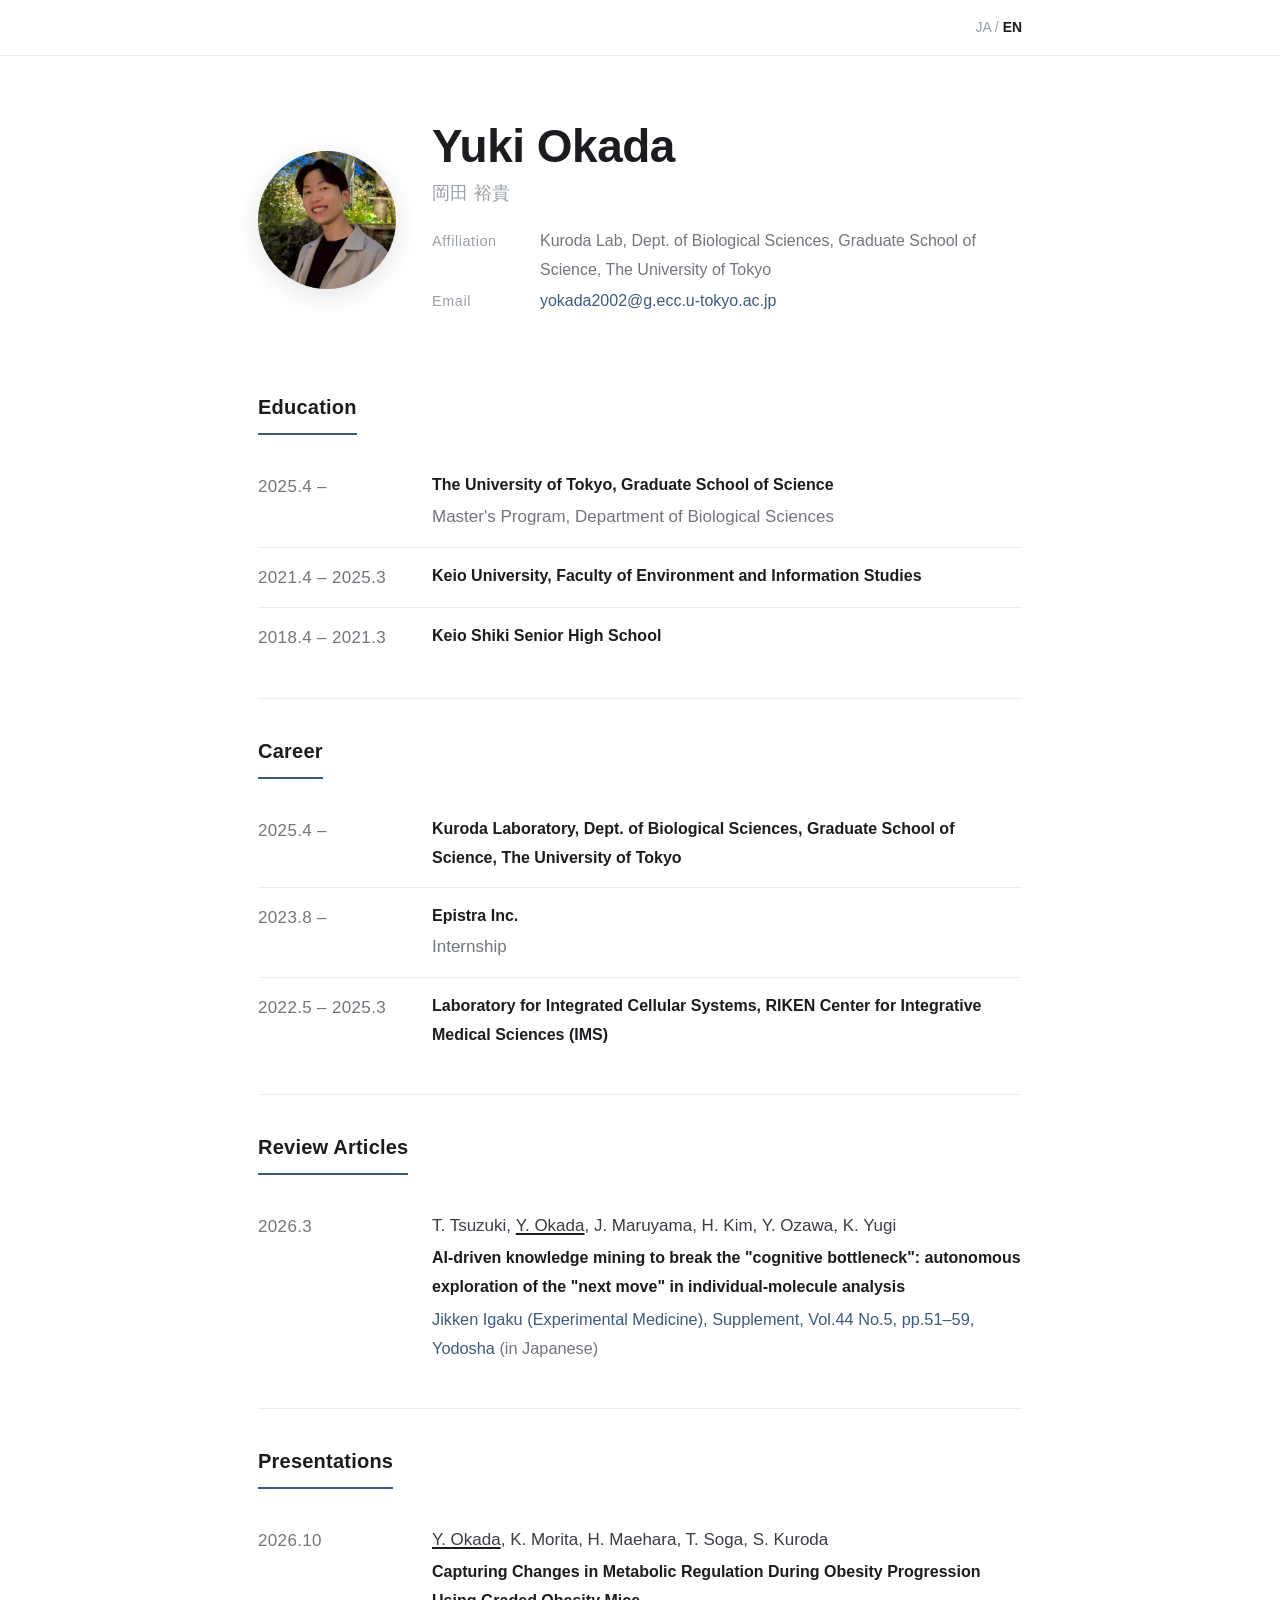
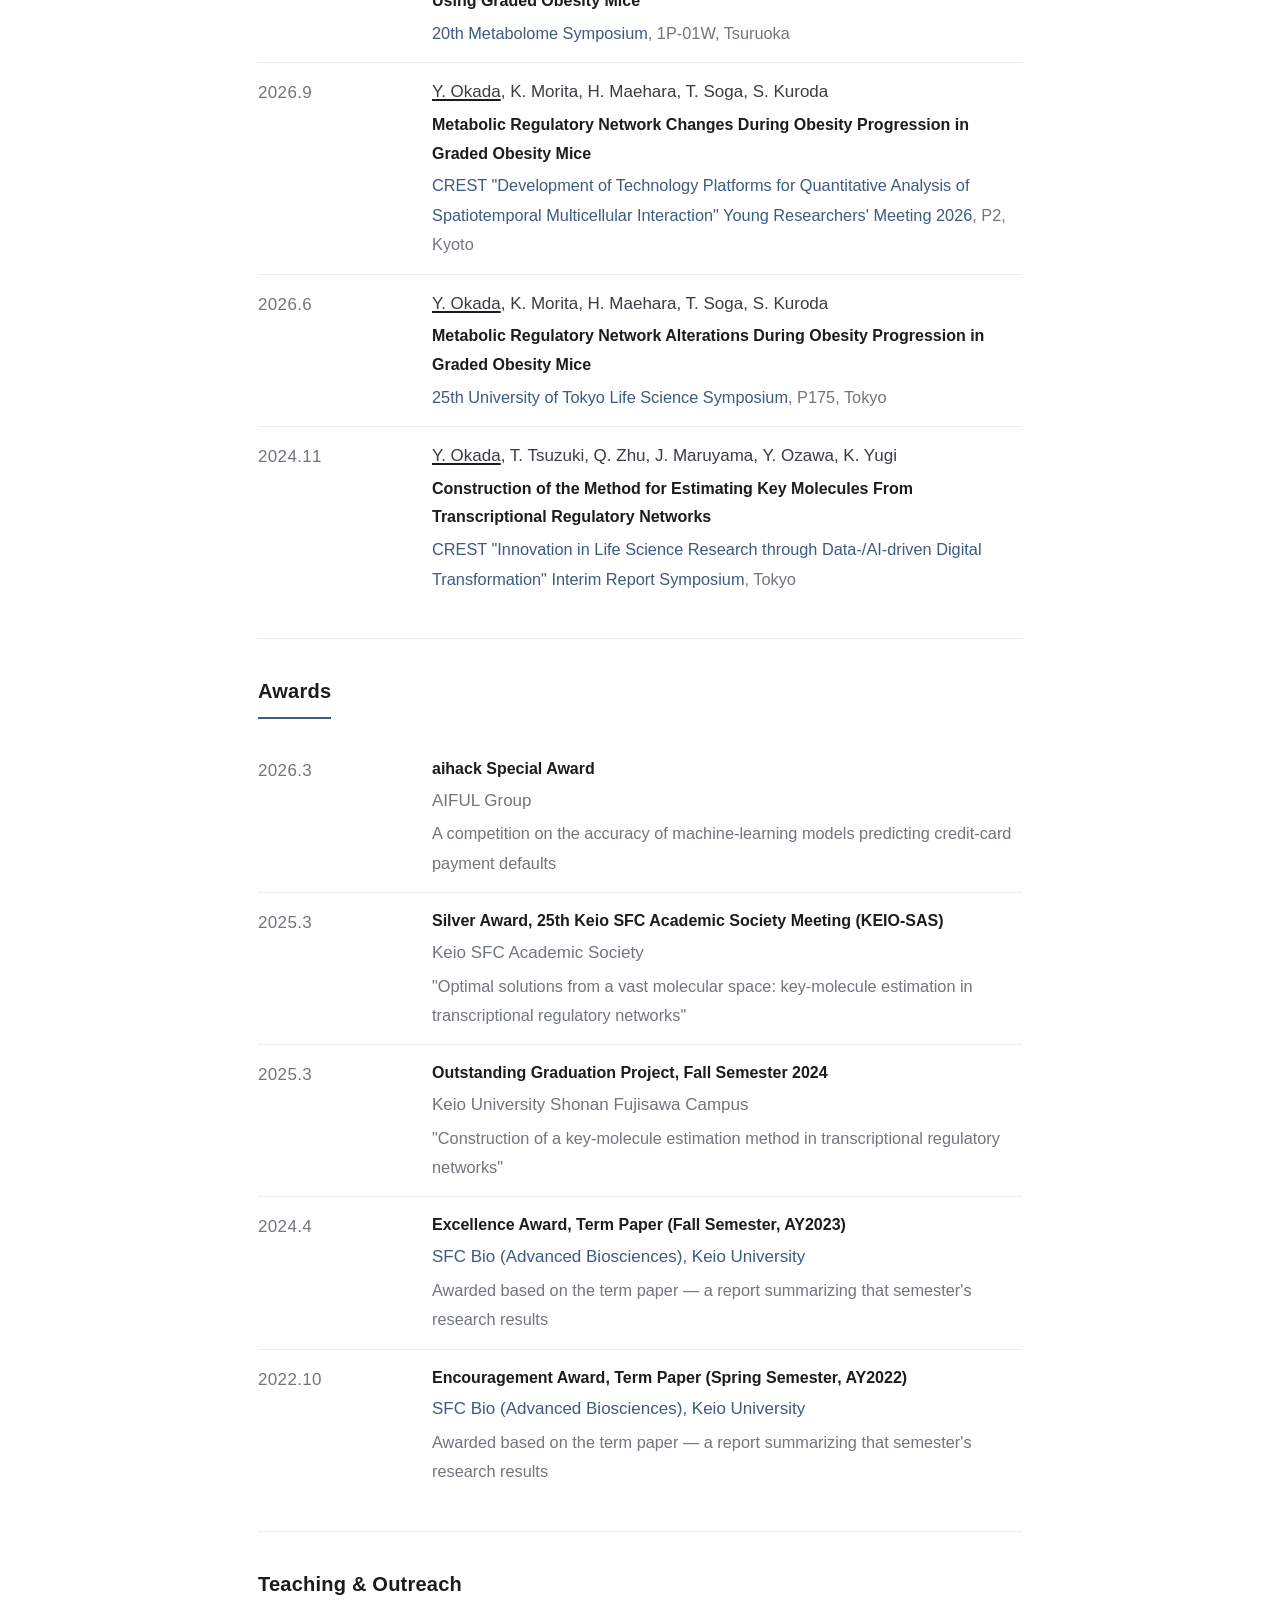
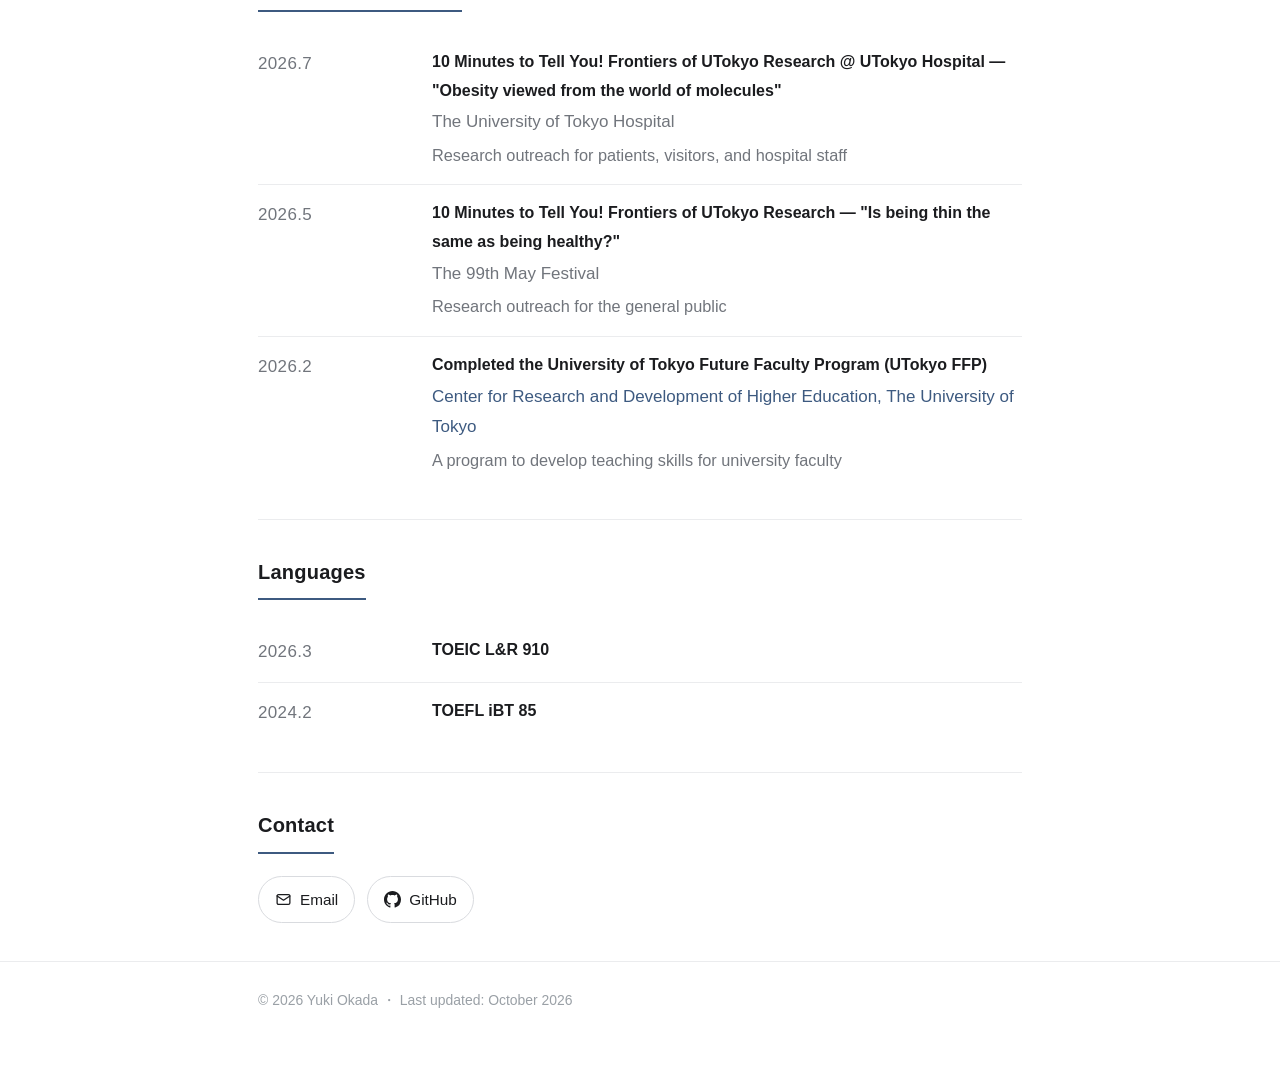
==== commit dff4e56c: "第20回メタボロームシンポジウムのポスター発表を学会発表に追加、フッター更新 Co-Authored-By: Claude Fable 5.1 <noreply@anthropic.com>" ====
--- a/index_en.html
+++ b/index_en.html
@@ -146,6 +146,14 @@
     <h2>Presentations</h2>
     <ul class="timeline">
       <li>
+        <div class="when">2026.10</div>
+        <div class="what">
+          <div class="authors"><span class="me">Y. Okada</span>, K. Morita, H. Maehara, T. Soga, S. Kuroda</div>
+          <div class="title">Capturing Changes in Metabolic Regulation During Obesity Progression Using Graded Obesity Mice</div>
+          <div class="meta"><a href="https://mbtsuruoka.wixsite.com/mb2026tsuruoka">20th Metabolome Symposium</a>, 1P-01W, Tsuruoka</div>
+        </div>
+      </li>
+      <li>
         <div class="when">2026.9</div>
         <div class="what">
           <div class="authors"><span class="me">Y. Okada</span>, K. Morita, H. Maehara, T. Soga, S. Kuroda</div>
@@ -277,7 +285,7 @@
 </main>
 
 <footer>
-  <div class="wrap">© 2026 Yuki Okada ・ Last updated: September 2026</div>
+  <div class="wrap">© 2026 Yuki Okada ・ Last updated: October 2026</div>
 </footer>
 
 </body>
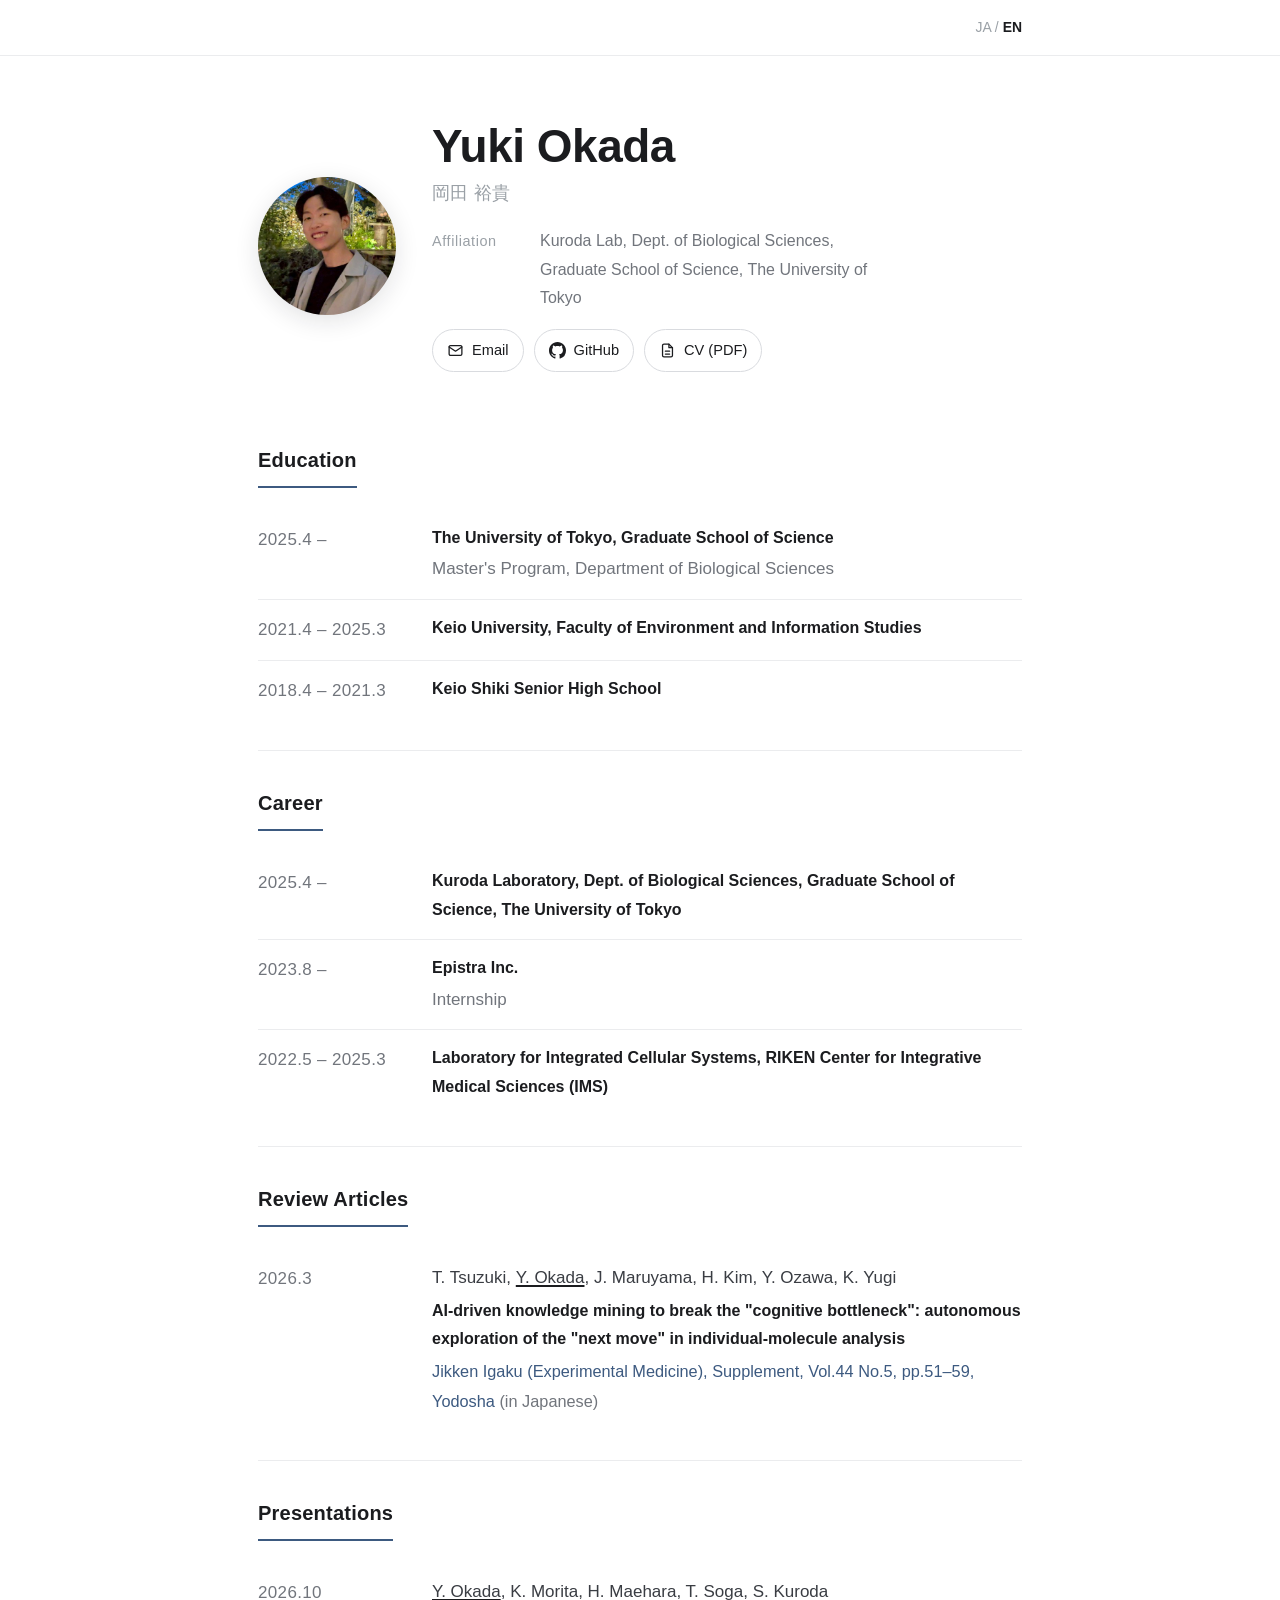
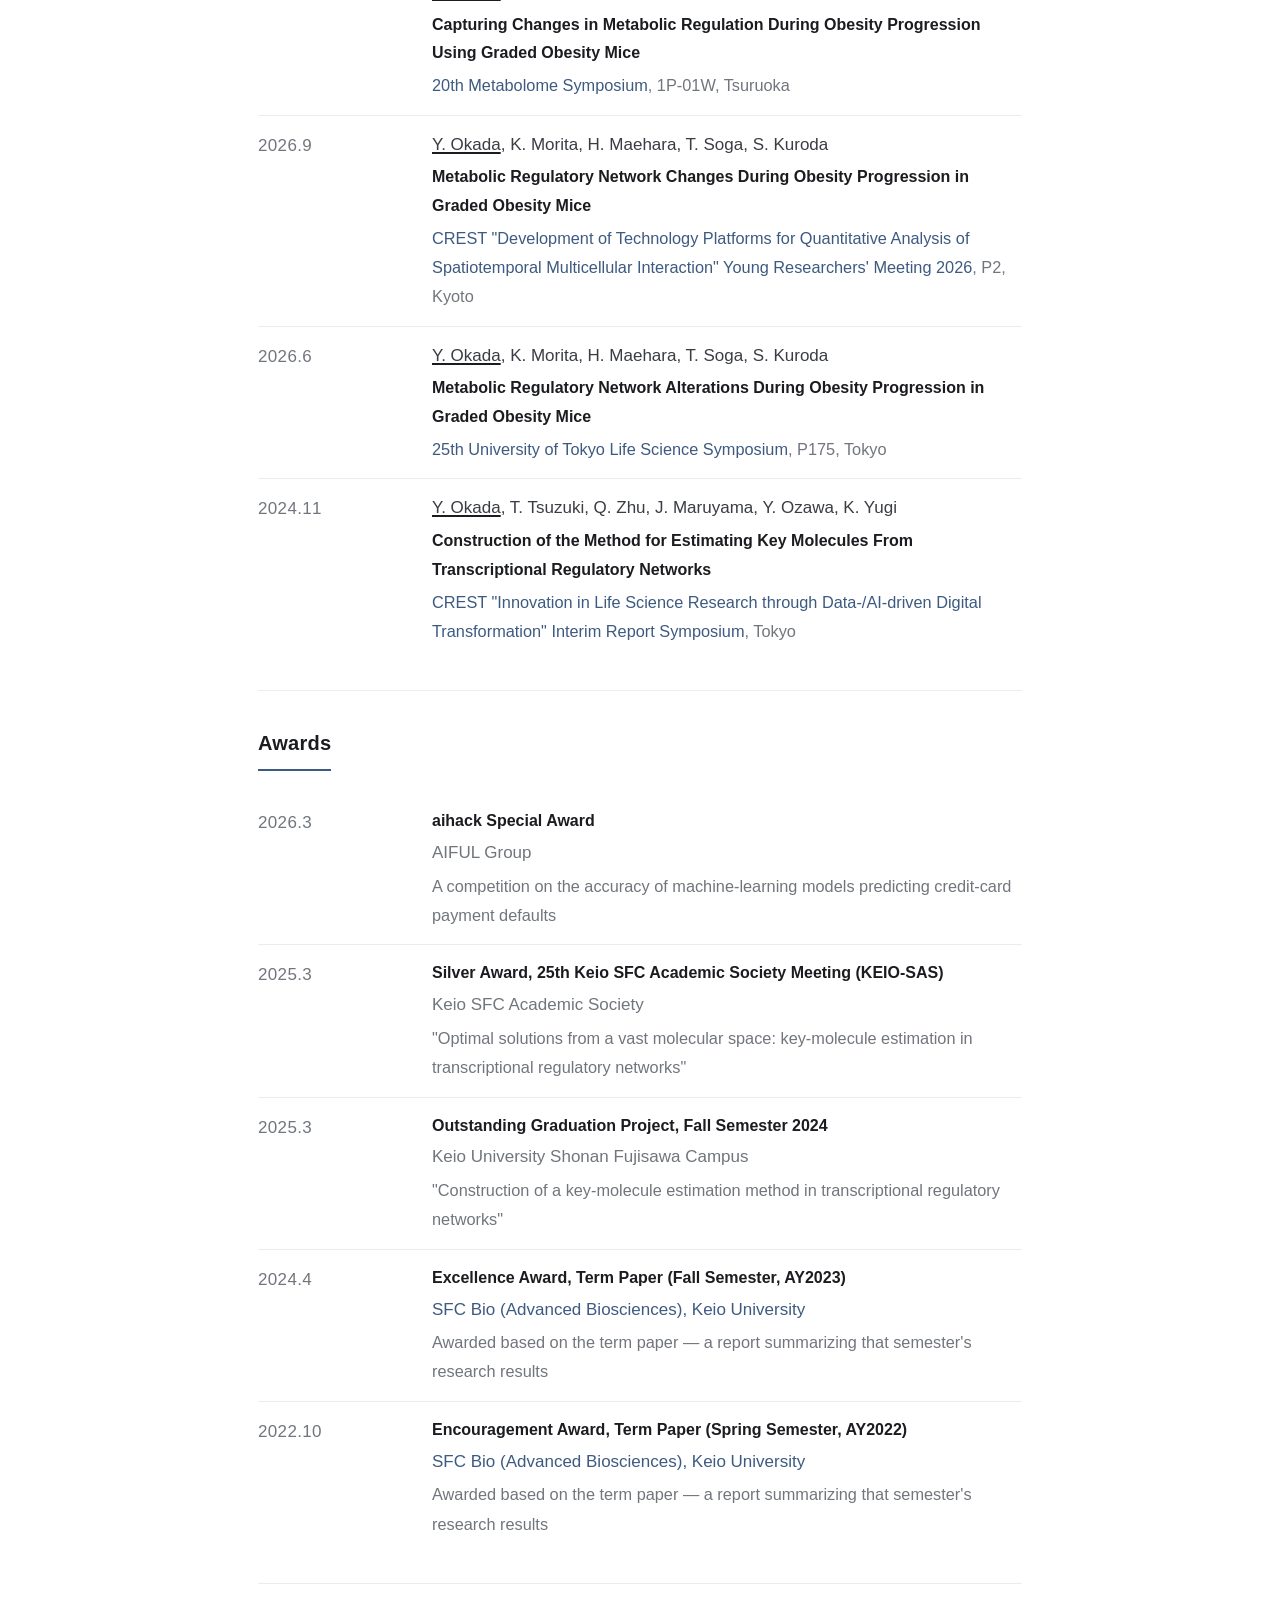
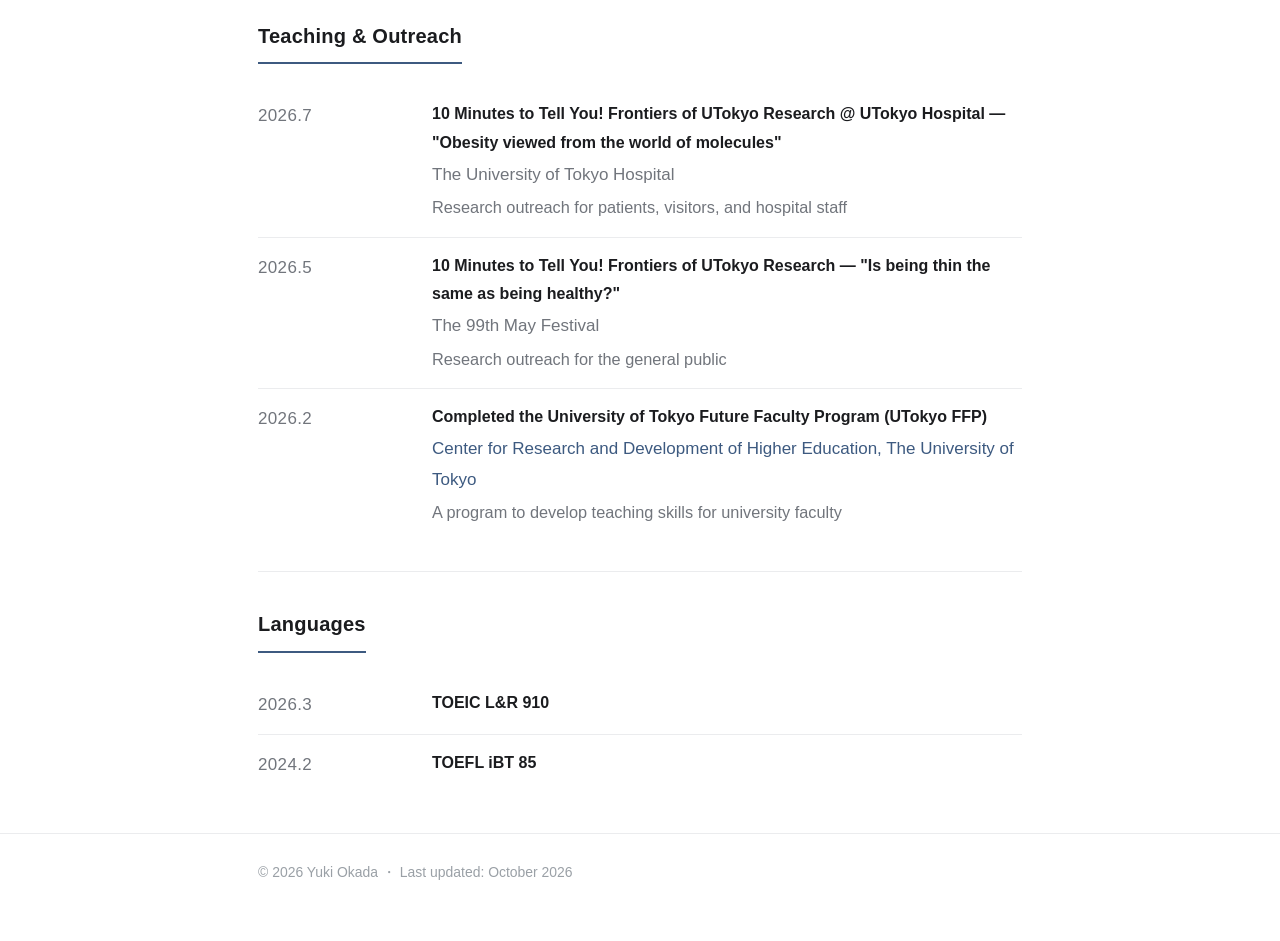
==== commit 91b0e50a: "PDF 版履歴書（日英）を追加し、連絡先リンクをヘッダに移動 - cv/ に HTML+CSS ソースと playwright による生成スクリプト build_pdf.py を追加 - cv_ja." ====
--- a/index_en.html
+++ b/index_en.html
@@ -2,6 +2,7 @@
 <html lang="en">
 <head>
 <meta charset="UTF-8">
+<meta name="google-site-verification" content="fsRo1KW-GiIA-DMqQOY2gSqgmiWvcoH1ceRbeCen-hs" />
 <meta name="viewport" content="width=device-width, initial-scale=1.0">
 <title>Yuki Okada</title>
 <meta name="description" content="Curriculum vitae of Yuki Okada — master's student in systems biology at the Kuroda Lab, Graduate School of Science, The University of Tokyo. Metabolic regulatory networks, data-driven analysis, omics.">
@@ -52,13 +53,13 @@
   "sameAs": ["https://github.com/t5a57l"]
 }
 </script>
-<link rel="stylesheet" href="style.css?v=3">
+<link rel="stylesheet" href="style.css?v=4">
 </head>
 <body>
 
 <nav class="nav">
   <div class="wrap">
-    <span class="lang"><a href="./">JA</a> / <a class="active" href="index_en.html">EN</a></span>
+    <span class="lang"><a href="index.html">JA</a> / <a class="active" href="index_en.html">EN</a></span>
   </div>
 </nav>
 
@@ -69,9 +70,13 @@
       <h1>Yuki Okada</h1>
       <p class="sub">岡田 裕貴</p>
       <ul class="contact">
-        <li><span>Affiliation</span>Kuroda Lab, Dept. of Biological Sciences, Graduate School of Science, The University of Tokyo</li>
-        <li><span>Email</span><a href="mailto:yokada2002@g.ecc.u-tokyo.ac.jp">yokada2002@g.ecc.u-tokyo.ac.jp</a></li>
+        <li><span>Affiliation</span><div>Kuroda Lab, Dept. of Biological Sciences,<br>Graduate School of Science, The University of Tokyo</div></li>
       </ul>
+      <div class="links hero-links">
+        <a href="mailto:yokada2002@g.ecc.u-tokyo.ac.jp"><svg viewBox="0 0 24 24" fill="none" stroke="currentColor" stroke-width="1.8" stroke-linecap="round" stroke-linejoin="round" aria-hidden="true"><rect x="3" y="5" width="18" height="14" rx="2"/><path d="m3 7 9 6 9-6"/></svg>Email</a>
+        <a href="https://github.com/t5a57l"><svg viewBox="0 0 16 16" fill="currentColor" aria-hidden="true"><path d="M8 0C3.58 0 0 3.58 0 8c0 3.54 2.29 6.53 5.47 7.59.4.07.55-.17.55-.38 0-.19-.01-.82-.01-1.49-2.01.37-2.53-.49-2.69-.94-.09-.23-.48-.94-.82-1.13-.28-.15-.68-.52-.01-.53.63-.01 1.08.58 1.23.82.72 1.21 1.87.87 2.33.66.07-.52.28-.87.51-1.07-1.78-.2-3.64-.89-3.64-3.95 0-.87.31-1.59.82-2.15-.08-.2-.36-1.02.08-2.12 0 0 .67-.21 2.2.82.64-.18 1.32-.27 2-.27.68 0 1.36.09 2 .27 1.53-1.04 2.2-.82 2.2-.82.44 1.1.16 1.92.08 2.12.51.56.82 1.27.82 2.15 0 3.07-1.87 3.75-3.65 3.95.29.25.54.73.54 1.48 0 1.07-.01 1.93-.01 2.2 0 .21.15.46.55.38A8.01 8.01 0 0 0 16 8c0-4.42-3.58-8-8-8z"/></svg>GitHub</a>
+        <a href="cv_en.pdf"><svg viewBox="0 0 24 24" fill="none" stroke="currentColor" stroke-width="1.8" stroke-linecap="round" stroke-linejoin="round" aria-hidden="true"><path d="M14 3H7a2 2 0 0 0-2 2v14a2 2 0 0 0 2 2h10a2 2 0 0 0 2-2V8z"/><path d="M14 3v5h5M9 13h6M9 17h6"/></svg>CV (PDF)</a>
+      </div>
     </div>
   </div>
 </header>
@@ -274,13 +279,6 @@
     </ul>
   </section>
 
-  <section id="contact">
-    <h2>Contact</h2>
-    <div class="links">
-      <a href="mailto:yokada2002@g.ecc.u-tokyo.ac.jp"><svg viewBox="0 0 24 24" fill="none" stroke="currentColor" stroke-width="1.8" stroke-linecap="round" stroke-linejoin="round" aria-hidden="true"><rect x="3" y="5" width="18" height="14" rx="2"/><path d="m3 7 9 6 9-6"/></svg>Email</a>
-      <a href="https://github.com/t5a57l"><svg viewBox="0 0 16 16" fill="currentColor" aria-hidden="true"><path d="M8 0C3.58 0 0 3.58 0 8c0 3.54 2.29 6.53 5.47 7.59.4.07.55-.17.55-.38 0-.19-.01-.82-.01-1.49-2.01.37-2.53-.49-2.69-.94-.09-.23-.48-.94-.82-1.13-.28-.15-.68-.52-.01-.53.63-.01 1.08.58 1.23.82.72 1.21 1.87.87 2.33.66.07-.52.28-.87.51-1.07-1.78-.2-3.64-.89-3.64-3.95 0-.87.31-1.59.82-2.15-.08-.2-.36-1.02.08-2.12 0 0 .67-.21 2.2.82.64-.18 1.32-.27 2-.27.68 0 1.36.09 2 .27 1.53-1.04 2.2-.82 2.2-.82.44 1.1.16 1.92.08 2.12.51.56.82 1.27.82 2.15 0 3.07-1.87 3.75-3.65 3.95.29.25.54.73.54 1.48 0 1.07-.01 1.93-.01 2.2 0 .21.15.46.55.38A8.01 8.01 0 0 0 16 8c0-4.42-3.58-8-8-8z"/></svg>GitHub</a>
-    </div>
-  </section>
 
 </main>
 
--- a/style.css
+++ b/style.css
@@ -174,6 +174,8 @@
 }
 .links a:hover { text-decoration: none; border-color: var(--accent); background: var(--accent-soft); }
 .links a svg { width: 17px; height: 17px; flex: 0 0 auto; }
+.hero-links { margin-top: 16px; gap: 10px; }
+.hero-links a { padding: 7px 14px; font-size: .86rem; }
 
 footer {
   margin-top: 8px;
@@ -186,6 +188,7 @@
 @media (max-width: 640px) {
   .hero-inner { flex-direction: column; text-align: center; gap: 22px; }
   .contact { display: inline-block; text-align: left; }
+  .hero-links { justify-content: center; }
   .nav-links { display: none; }
   .timeline li { flex-direction: column; gap: 3px; }
   .timeline .when { flex-basis: auto; }
